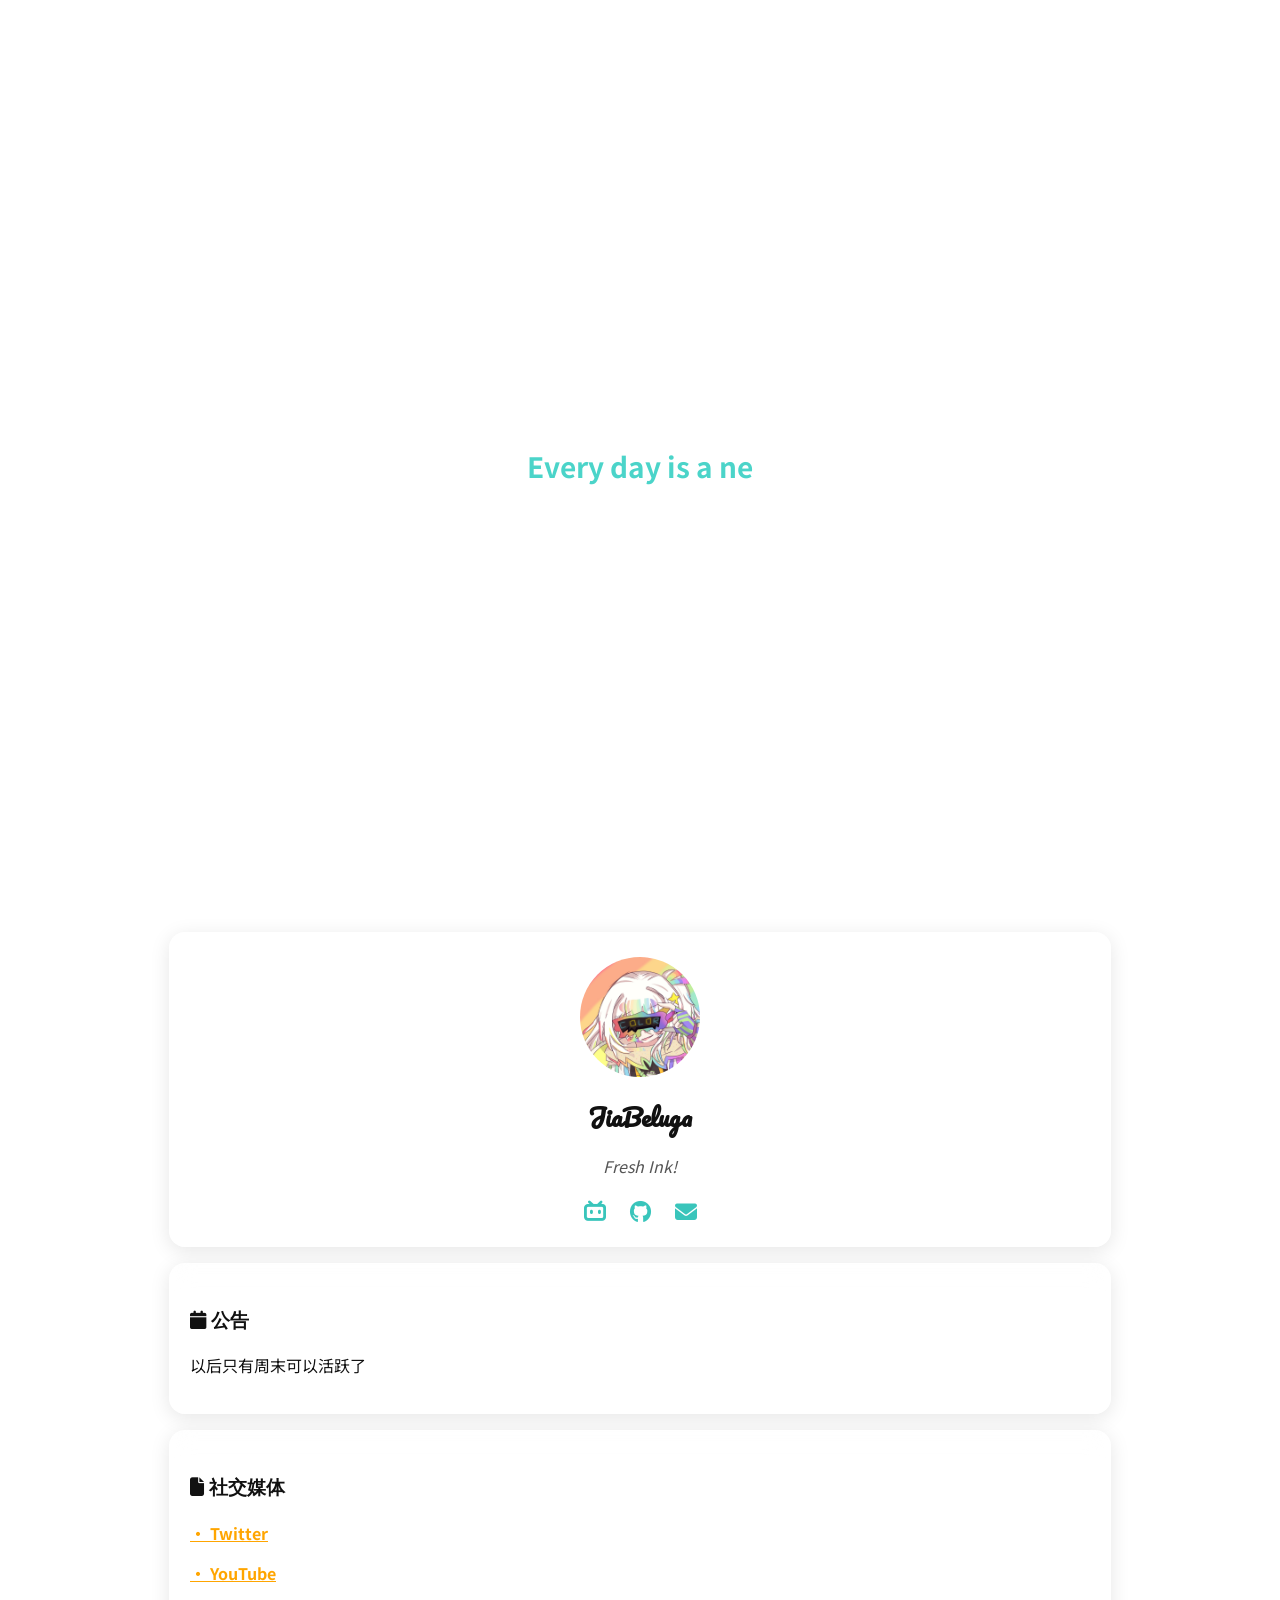
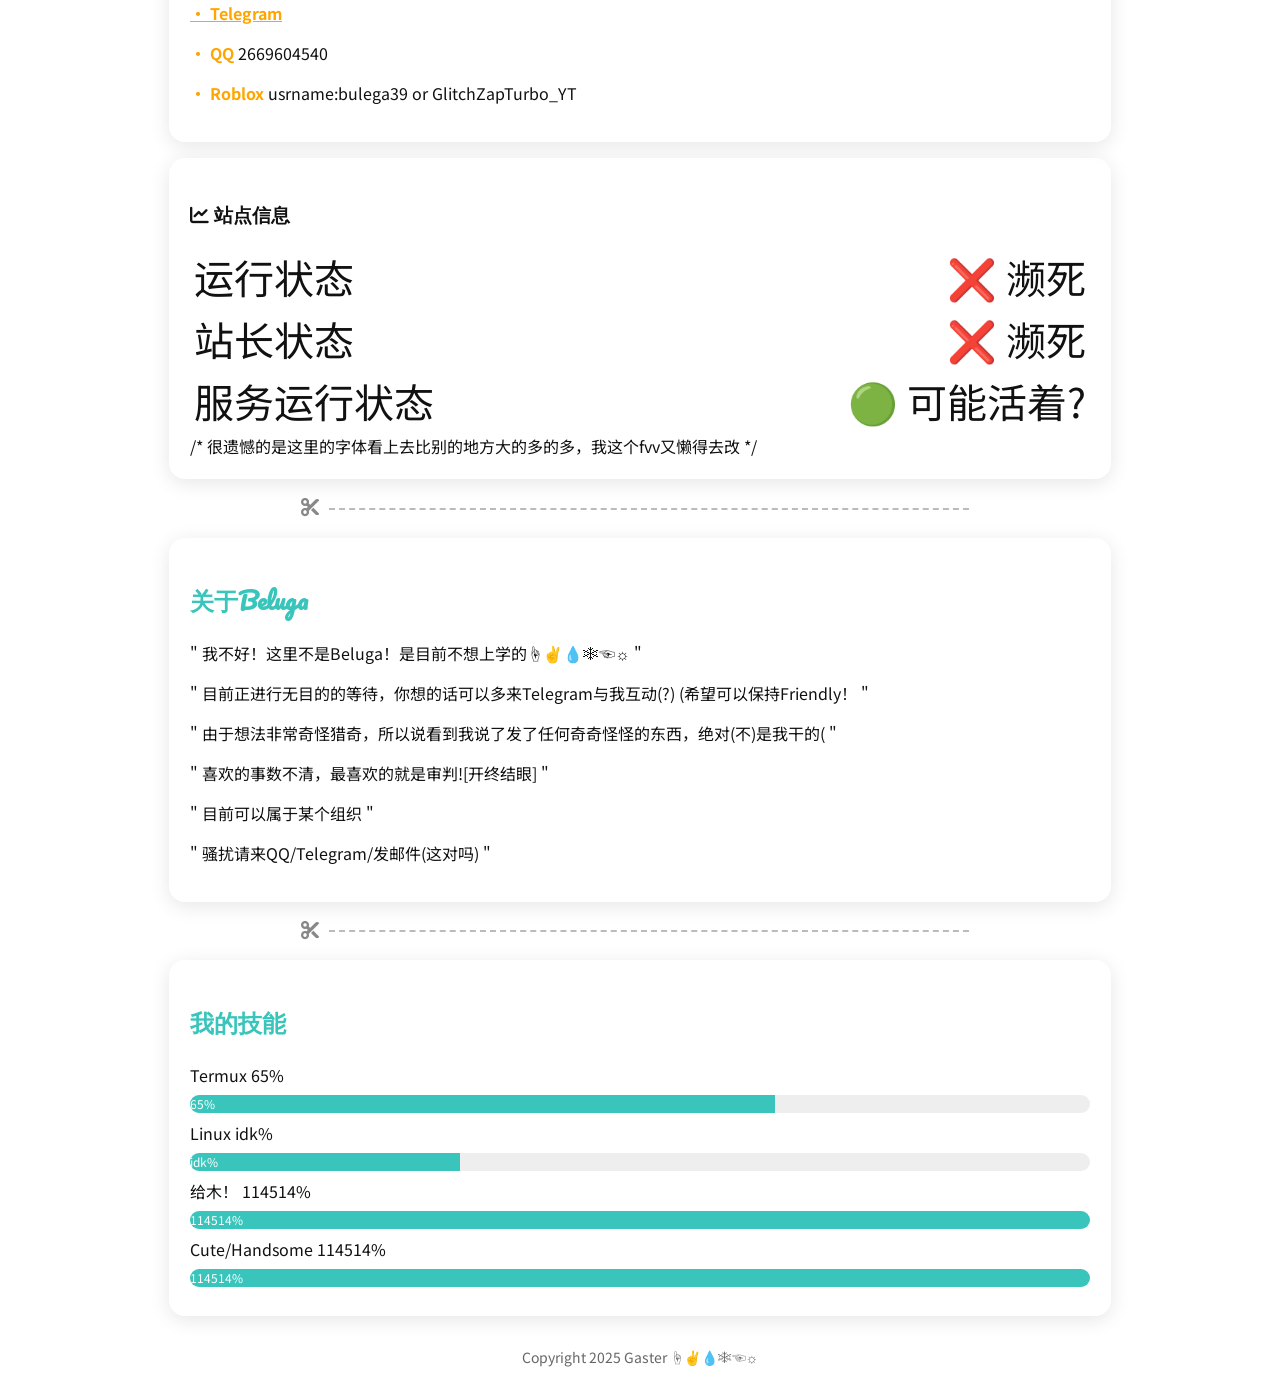
==== Assets/index.html @ e51492f3 "很遗憾的是站点信息部分我懒得去管了" ====
<!DOCTYPE html><html lang="zh-CN"><head>
  <meta charset="UTF-8">
  <title>JiaBeluga's /etc/.profile</title>
  <link rel="stylesheet" href="https://cdnjs.cloudflare.com/ajax/libs/font-awesome/6.4.0/css/all.min.css">
  <link href="https://fonts.googleapis.com/css2?family=Pacifico&family=Noto+Sans+SC&display=swap" rel="stylesheet">
  <style>
    body {
      position: relative;
      min-height: 100vh;
      overflow-x: hidden;
      margin: 0;
      font-family: 'Noto Sans SC', sans-serif;
      background: #fff;
      color: #111;
    }h1,h2,h3,h4 {font-family: 'Pacifico', cursive;}.section { margin: 16px auto; padding: 20px; max-width: 900px;

  background: rgba(255, 255, 255, 0.4); /* 半透明白色 */
  backdrop-filter: blur(12px);          /* 高斯模糊 */
  -webkit-backdrop-filter: blur(12px);  /* Safari 兼容 */

  border: 1px solid rgba(255, 255, 255, 0.3); /* 半透明边框 */
  border-radius: 16px;                          /* 圆角 */
  box-shadow: 0 4px 20px rgba(0,0,0,0.1);
}

.video-header { position: relative; width: 100%; max-width: 900px; aspect-ratio: 1/1; margin: 16px auto; border-radius: 20px; overflow: hidden; } .video-header video { width: 100%; height: 100%; object-fit: cover; } .header-text { position: absolute; top: 50%; left: 50%; transform: translate(-50%, -50%); color: rgb(75, 212, 201); /* 颜色 */ font-size: 28px; font-weight: bold; text-align: center; }

.profile {text-align:center;} .profile img { width: 120px; height:120px; border-radius:50%; border:4px solid #fff; } .profile h2 {margin:10px 0 5px;} .profile p {color:#555; font-style:italic;} .profile .links {margin-top:10px;} .profile .links a { margin: 0 10px; font-size: 22px; color: #39c5bb; text-decoration:none; } .profile .links a:hover {color:#2aa59a;}

.popup { display:none; position:fixed; inset:0; background:rgba(0,0,0,0.5); justify-content:center; align-items:center; } .popup-content { background:#fff; padding:20px; border-radius:16px; max-width:320px; text-align:center; transform:scale(0.9); opacity:0; transition:all .25s; } .popup.show .popup-content {transform:scale(1); opacity:1;} .popup-content button { margin-top:10px; background:#39c5bb; border:none; color:#fff; padding:6px 14px; border-radius:10px; cursor:pointer; } .popup-content button:hover {background:#2aa59a;}

.highlight {color:orange; font-weight:bold;} .progress {background:#eee; border-radius:10px; height:18px; overflow:hidden; margin:8px 0;} .progress-bar {background:#39c5bb; height:100%; color:#fff; font-size:12px; line-height:18px;}

.divider { display: flex; align-items: center; margin: 20px 0; color: #888; padding: 0; justify-content: center; } .divider-side { flex: 1; min-width: 12px; max-width: 8vw; } .divider-line { flex: none; width: 50%; margin: 0 10px; border-bottom: 2px dashed #bbb; height: 0; min-width: 0; } .divider .fa-scissors { font-size: 1.15em; }

footer {text-align:center; padding:15px; color:#666; font-size:14px;}

/* 彩屑 */ .confetti {position:fixed; width:6px; height:10px; border-radius:2px; opacity:.9; pointer-events:none;}

@media (max-width:600px){ .header-text{font-size:18px;} .profile img{width:100px;height:100px;} .section{margin:12px; padding:16px;} }

/* 背景图层 */ #bg { position: fixed; top: 0; left: 0; width: 100%; height: 100%; background: url("wallpaper.jpg") center/cover no-repeat; opacity: 0; transition: opacity 1.5s ease; z-index: -1; }

.status-row { display: flex; justify-content: space-between; align-items: center; margin: 4px 0; padding: 0 4px; } .status-row p { font-size: 40px; /* 放大字体 */ margin: 0; } </style>

</head>
<body>
  <!-- 背景层 -->
  <div id="bg"></div>  <!-- 背景音乐 --><audio id="bg-music" src="test.mp3" loop></audio>  <div class="video-header">
    <video autoplay muted loop playsinline>
      <source src="welcome.mp4" type="video/mp4">
    </video>
    <div class="header-text" id="header-text">每一天都是新的一天</div>
  </div>  <div class="profile section">
    <img src="head_portrait.jpg" alt="头像">
    <h2>JiaBeluga</h2>
    <p>Fresh Ink!</p>
    <div class="links">
      <a href="https://b23.tv/vmMJNKW" target="_blank"><i class="fa-brands fa-bilibili"></i></a>
      <a href="https://github.com/jiabeluga" target="_blank"><i class="fa-brands fa-github"></i></a>
      <a href="#" onclick="showPopup()"><i class="fa-solid fa-envelope"></i></a>
    </div>
  </div>  <div class="section">
    <h3><i class="fa-solid fa-calendar"></i> 公告</h3>
    <p>以后只有周末可以活跃了</p>
  </div>  <div class="section">
    <h3><i class="fa-solid fa-file"></i> 社交媒体</h3>
    <p><a href="https://x.com/Ms_Luo_Mr_huang?s=09" target="_blank" class="highlight">· Twitter</a></p>
    <p><a href="https://youtube.com/@jiabeluga?si=HRL0YUFc82QMnZVC" target="_blank" class="highlight">· YouTube</a></p>
    <p><a href="https://t.me/AllAUAndInksans" target="_blank" class="highlight">· Telegram</a></p>
    <p><span class="highlight">· QQ</span> 2669604540</p>
    <p><span class="highlight">· Roblox</span> usrname:bulega39 or GlitchZapTurbo_YT</p>
  </div>  <div class="section">
    <h3><i class="fa-solid fa-chart-line"></i> 站点信息</h3>
    <div class="status-row"><p>运行状态</p><p>❌ 濒死</p></div>
    <div class="status-row"><p>站长状态</p><p>❌ 濒死</p></div>
    <div class="status-row"><p>服务运行状态</p><p>🟢 可能活着?</p></div>  /* 很遗憾的是这里的字体看上去比别的地方大的多的多，我这个fvv又懒得去改 */
  </div>  <div class="divider">
    <span class="divider-side"></span>
    <i class="fa-solid fa-scissors"></i>
    <span class="divider-line"></span>
    <span class="divider-side"></span>
  </div>  <div class="section">
    <h2 style="color:#39c5bb;">关于Beluga</h2>
    <p>" 我不好！这里不是Beluga！是目前不想上学的☝✌💧❄☜☼ "</p>
    <p>" 目前正进行无目的的等待，你想的话可以多来Telegram与我互动(?) (希望可以保持Friendly！ "</p>
    <p>" 由于想法非常奇怪猎奇，所以说看到我说了发了任何奇奇怪怪的东西，绝对(不)是我干的( "</p>
    <p>" 喜欢的事数不清，最喜欢的就是审判![开终结眼] "</p>
    <p>" 目前可以属于某个组织 "</p>
    <p>" 骚扰请来QQ/Telegram/发邮件(这对吗) "</p>
  </div>  <div class="divider">
    <span class="divider-side"></span>
    <i class="fa-solid fa-scissors"></i>
    <span class="divider-line"></span>
    <span class="divider-side"></span>
  </div>  <div class="section">
    <h2 style="color:#39c5bb;">我的技能</h2>
    <div>Termux 65%<div class="progress"><div class="progress-bar" style="width:65%">65%</div></div></div>
    <div>Linux idk%<div class="progress"><div class="progress-bar" style="width:30%">idk%</div></div></div>
    <div>给木！ 114514%<div class="progress"><div class="progress-bar" style="width:100%">114514%</div></div></div>
    <div>Cute/Handsome 114514%<div class="progress"><div class="progress-bar" style="width:100%">114514%</div></div></div>
  </div>  <footer>
    Copyright 2025 Gaster ☝✌💧❄☜☼
  </footer>  <div class="popup" id="popup">
    <div class="popup-content">
      <p>jiabeluga@outlook.com<br>belugajia6@gmail.com</p>
      <button onclick="hidePopup()">确认</button>
    </div>
  </div>  <script>
    const headerText = document.getElementById("header-text");
    const phrases = ["每一天都是新的一天", "Every day is a new day"];
    let idx=0, ci=0, del=false;
    function typeLoop(){
      const cur = phrases[idx];
      if(!del){
        headerText.textContent = cur.slice(0,ci+1);
        ci++;
        if(ci===cur.length){del=true;setTimeout(typeLoop,1200);return;}
      }else{
        headerText.textContent = cur.slice(0,ci-1);
        ci--;
        if(ci===0){del=false;idx=(idx+1)%phrases.length;}
      }
      setTimeout(typeLoop, del?80:120);
    }
    typeLoop();// 邮箱弹窗
function showPopup(){document.getElementById("popup").classList.add("show");document.getElementById("popup").style.display="flex";}
function hidePopup(){document.getElementById("popup").classList.remove("show");setTimeout(()=>{document.getElementById("popup").style.display="none";},250);}

// 点击彩屑
document.addEventListener("click", e=>{
  for(let i=0;i<10;i++){
    let piece=document.createElement("div");
    piece.className="confetti";
    piece.style.left=e.clientX+"px";
    piece.style.top=e.clientY+"px";
    piece.style.backgroundColor=`hsl(${Math.random()*360},100%,50%)`;
    document.body.appendChild(piece);
    const x=(Math.random()-0.5)*200; const y=(Math.random()-0.5)*200;
    piece.animate([
      {transform:"translate(0,0)",opacity:1},
      {transform:`translate(${x}px,${y}px)`,opacity:0}
    ],{duration:800+Math.random()*400,easing:"cubic-bezier(.17,.67,.83,.67)"});
    setTimeout(()=>piece.remove(),1500);
  }
});

// 标题变化
const originTitle = "JiaBeluga's /etc/.profile";
const awayTitle = "╭(°A°`)╮ 你要去哪里？";
const backTitle = "(ฅ>ω<*ฅ) 诶嘿嘿，你回来啦！";
document.addEventListener("visibilitychange",()=>{
  if(document.hidden){document.title=awayTitle;} else {document.title=backTitle; setTimeout(()=>{document.title=originTitle;},2000);}
});

// 背景渐入
window.addEventListener("load", ()=>{
  setTimeout(()=>{
    document.getElementById("bg").style.opacity = "1";
  }, 250);
});

// 背景音乐
const music = document.getElementById("bg-music");
music.volume = 0.45;
music.play().catch(()=>{
  document.addEventListener("click", ()=>{ music.play(); }, {once:true});
});

</script></body>

</html>
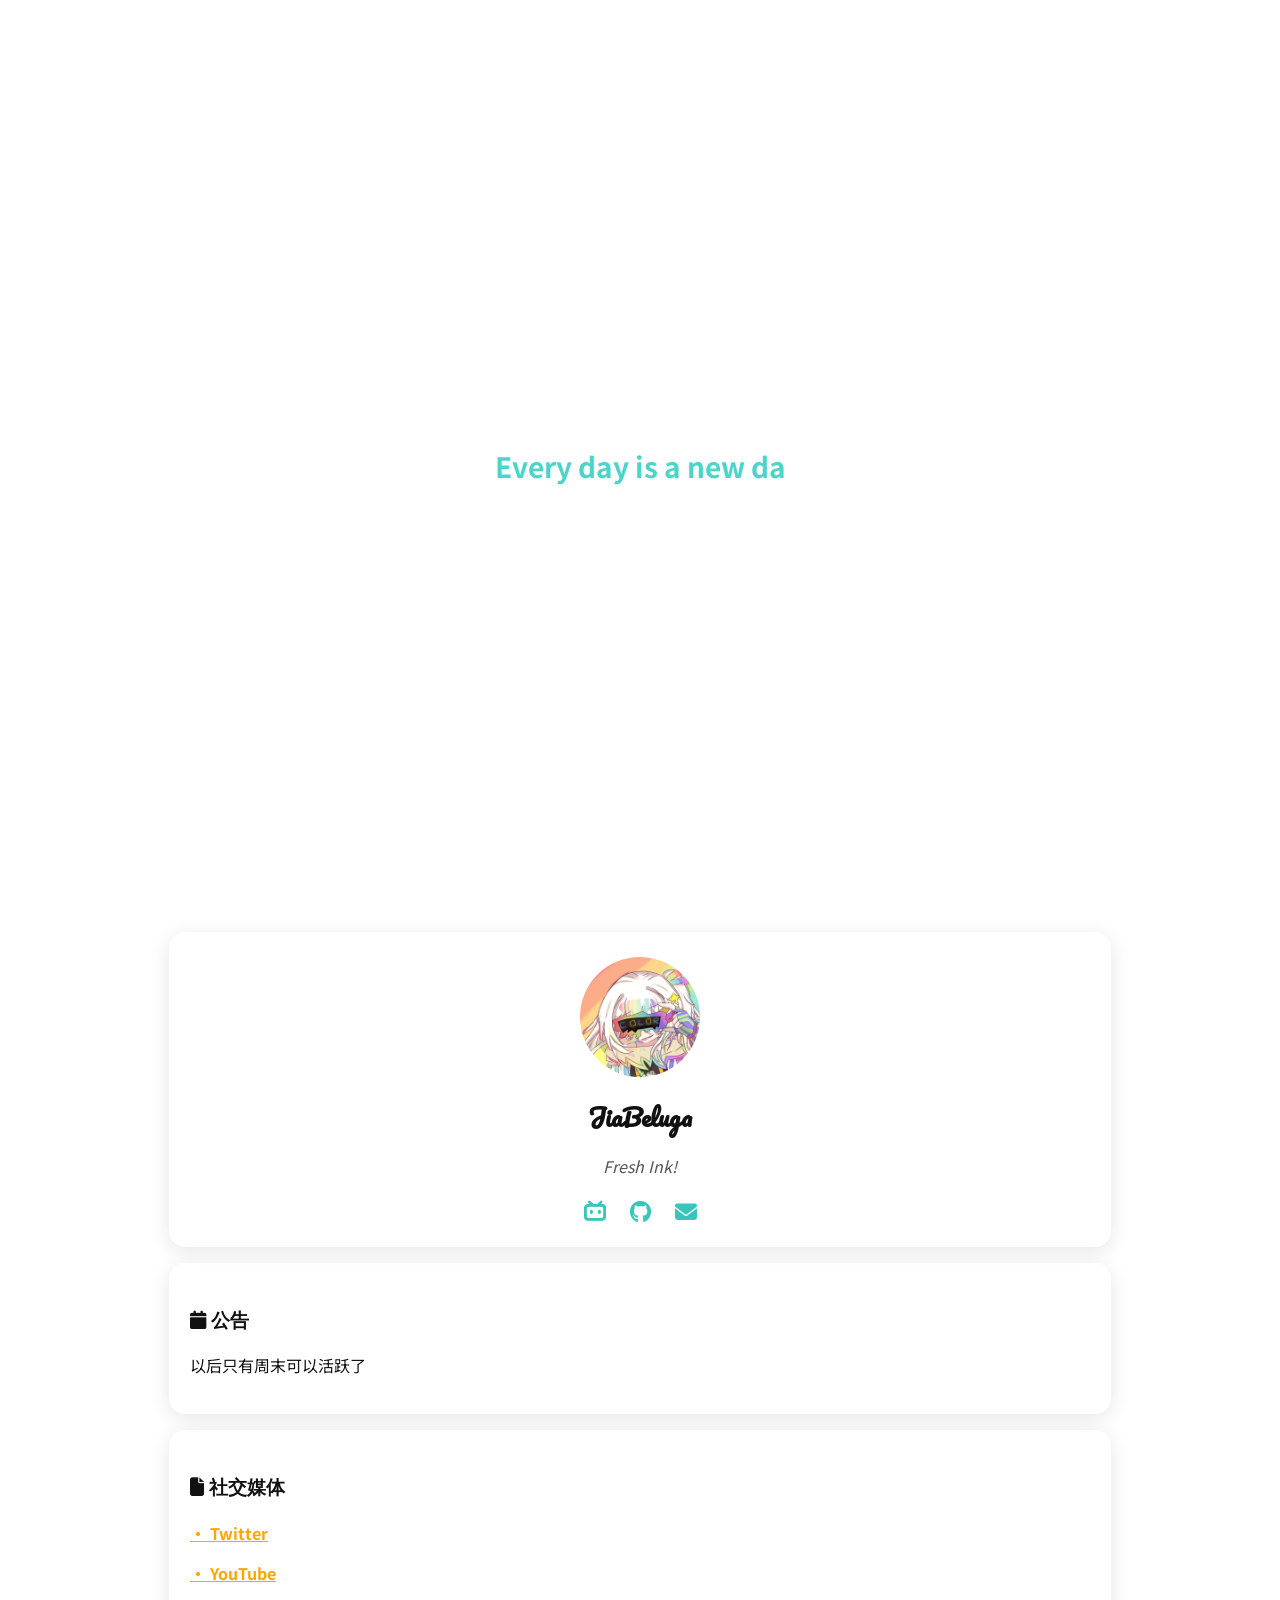
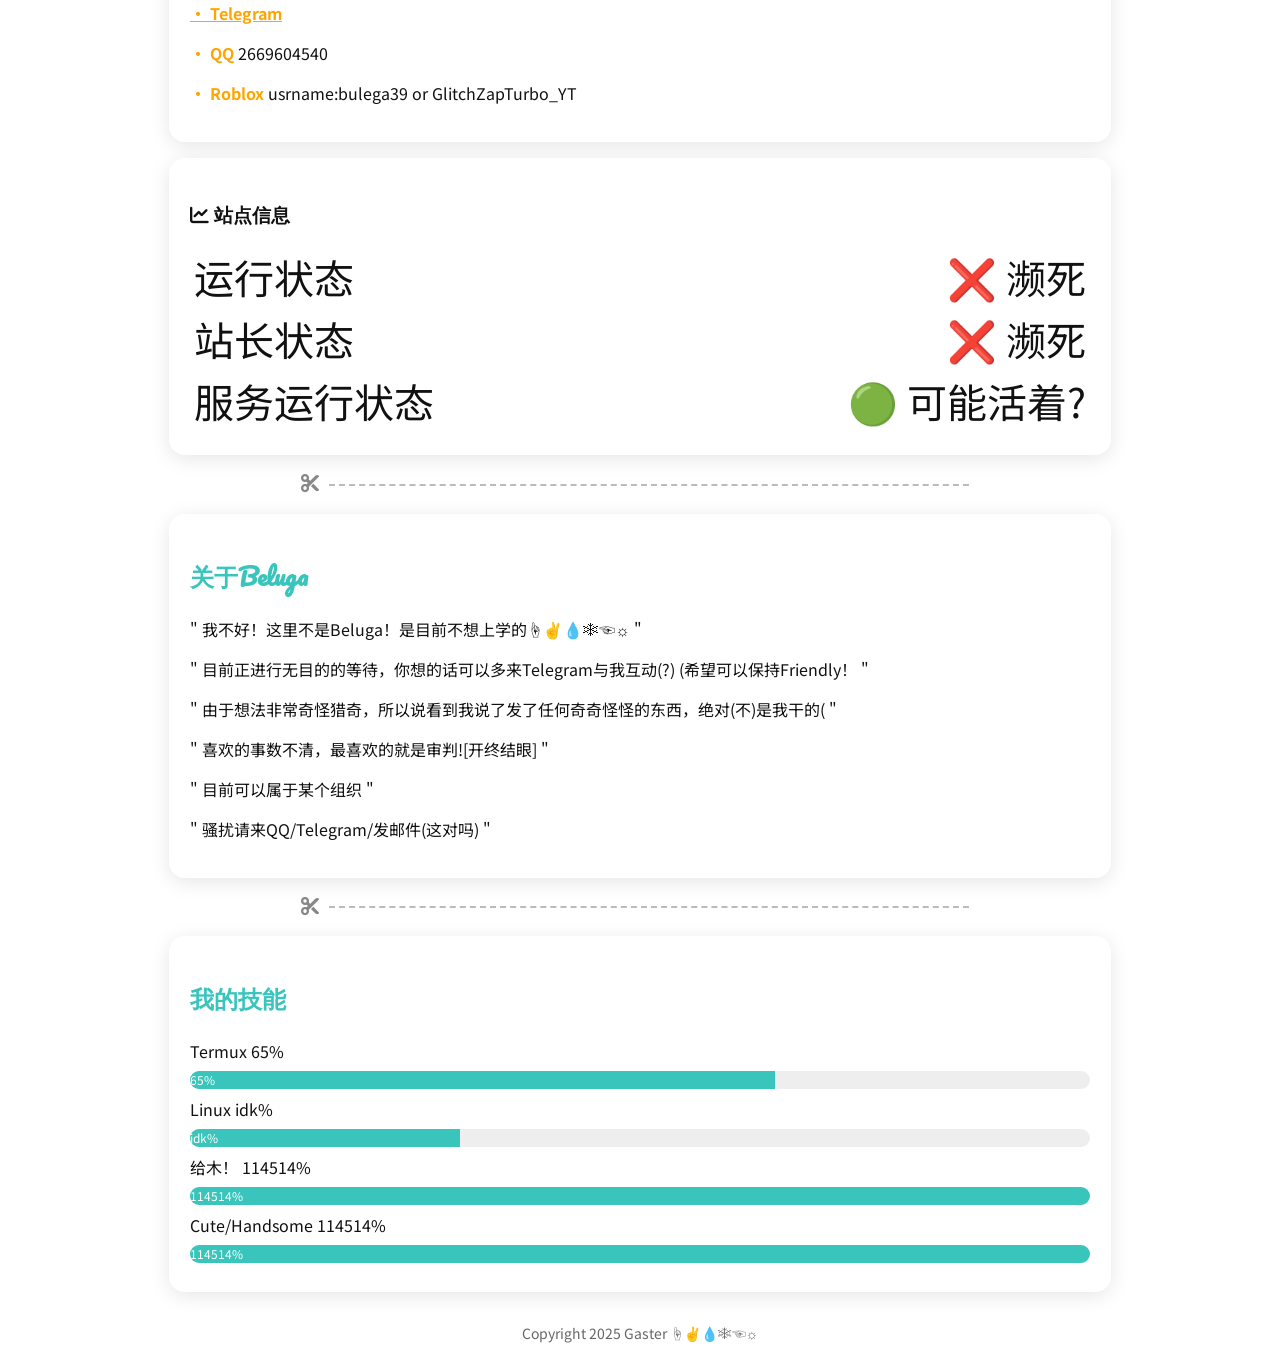
==== commit dd9167c1: "有些地方我没管 实在是没那个精力 :(" ====
--- a/Assets/index.html
+++ b/Assets/index.html
@@ -74,7 +74,7 @@
     <h3><i class="fa-solid fa-chart-line"></i> 站点信息</h3>
     <div class="status-row"><p>运行状态</p><p>❌ 濒死</p></div>
     <div class="status-row"><p>站长状态</p><p>❌ 濒死</p></div>
-    <div class="status-row"><p>服务运行状态</p><p>🟢 可能活着?</p></div>  /* 很遗憾的是这里的字体看上去比别的地方大的多的多，我这个fvv又懒得去改 */
+    <div class="status-row"><p>服务运行状态</p><p>🟢 可能活着?</p></div>   <!-- 很遗憾的是这里的字体看上去比别的地方大的多的多，我这个fvv又懒得去改 -->
   </div>  <div class="divider">
     <span class="divider-side"></span>
     <i class="fa-solid fa-scissors"></i>
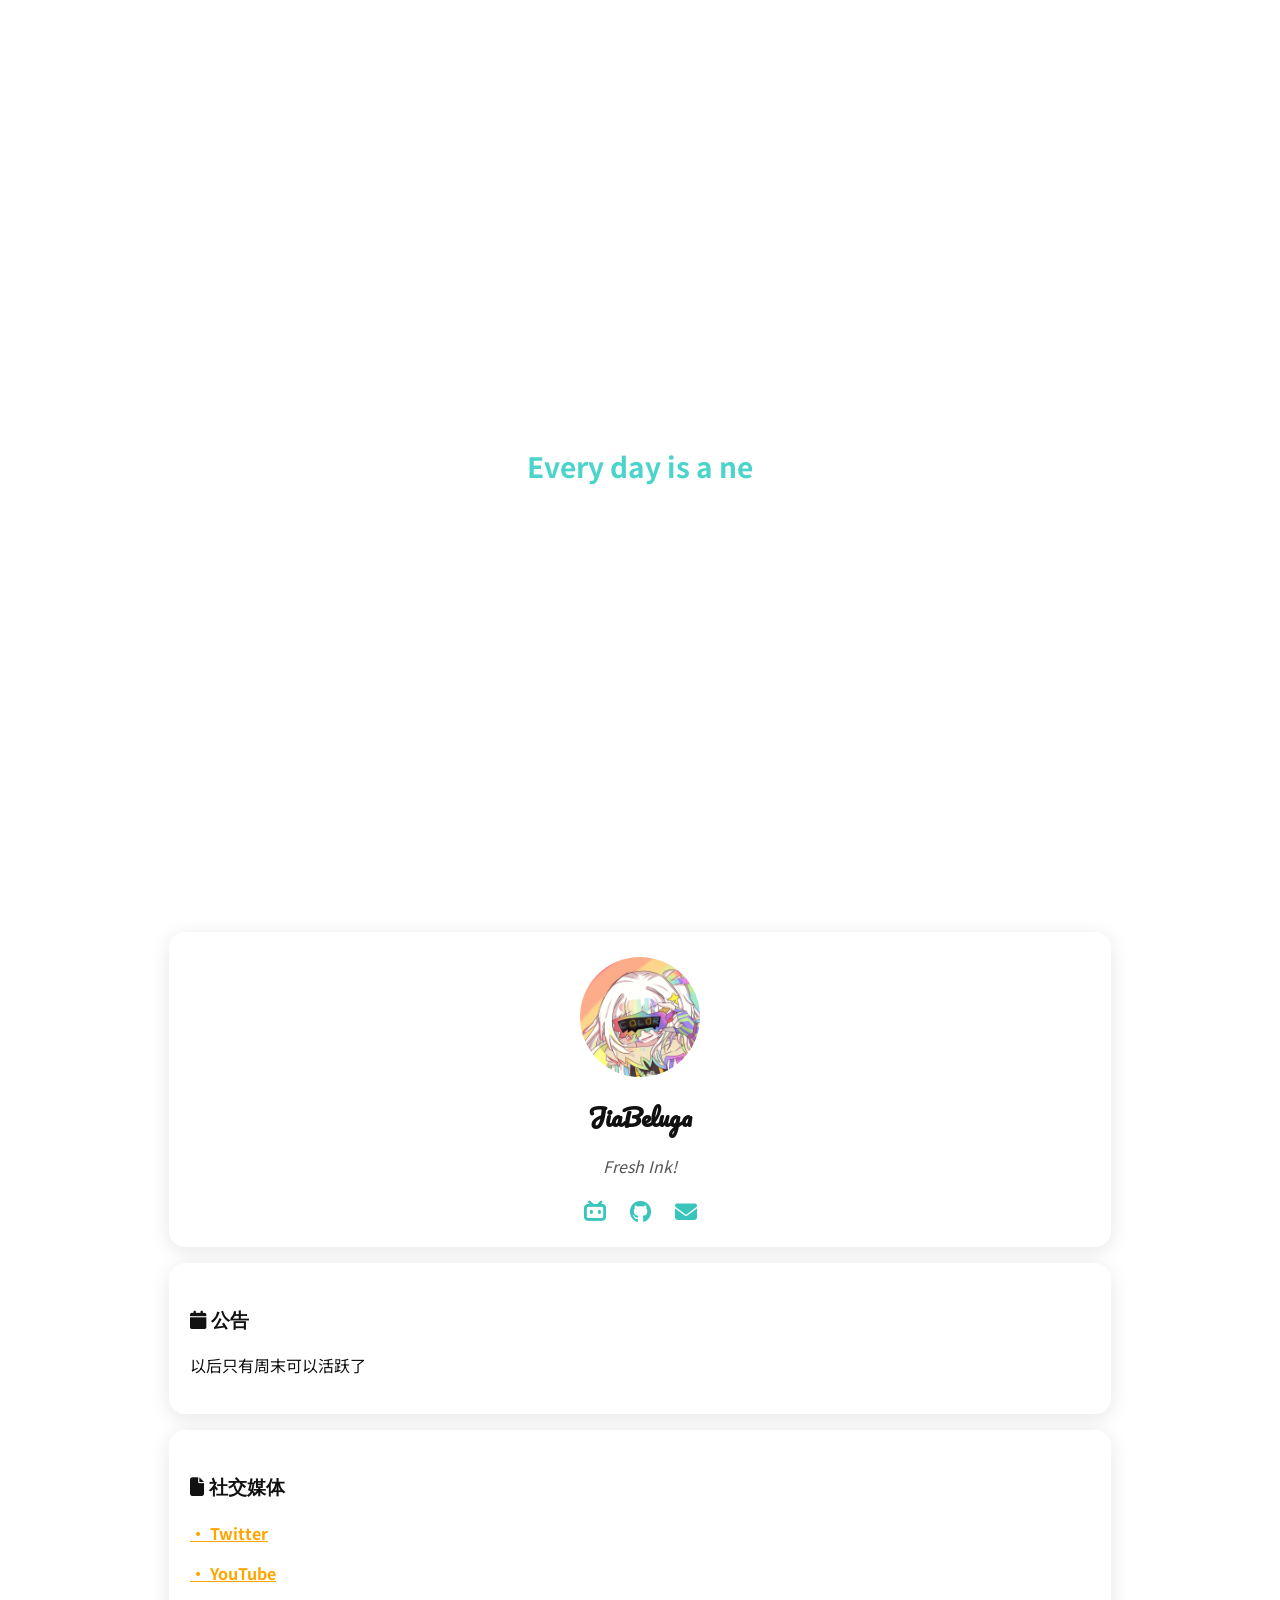
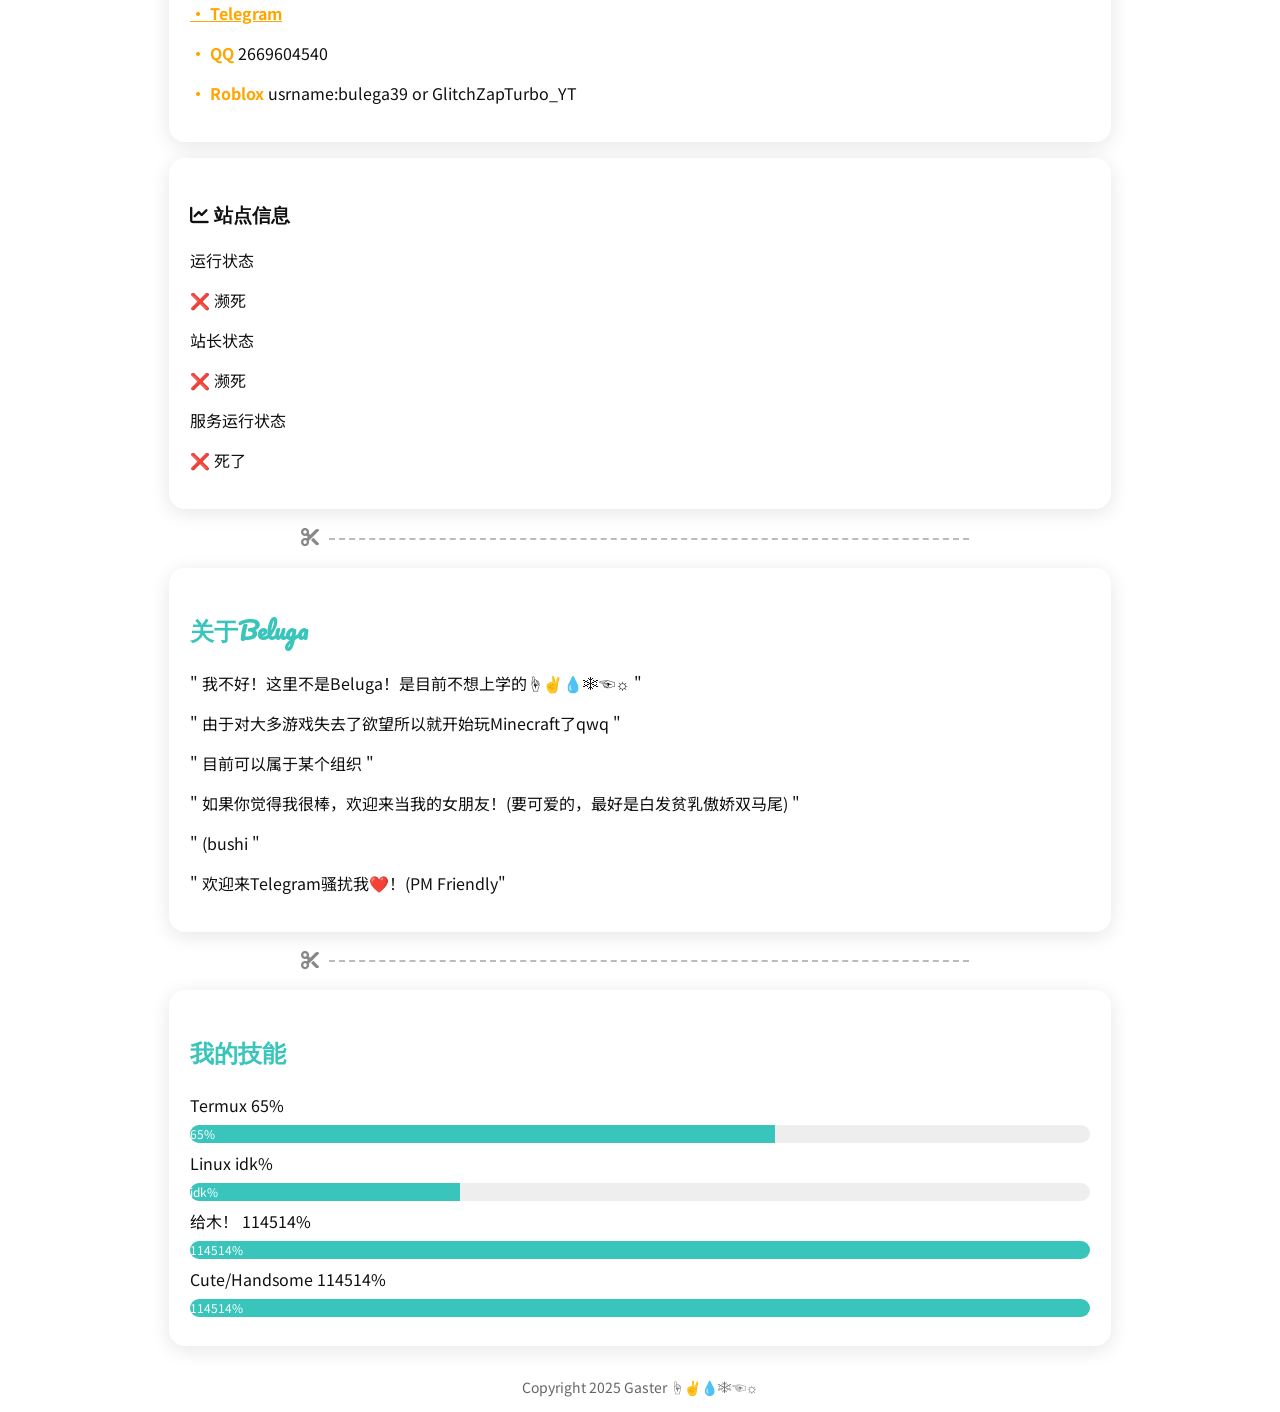
==== commit 0e49b66c: "test" ====
--- a/Assets/index.html
+++ b/Assets/index.html
@@ -72,9 +72,9 @@
     <p><span class="highlight">· Roblox</span> usrname:bulega39 or GlitchZapTurbo_YT</p>
   </div>  <div class="section">
     <h3><i class="fa-solid fa-chart-line"></i> 站点信息</h3>
-    <div class="status-row"><p>运行状态</p><p>❌ 濒死</p></div>
-    <div class="status-row"><p>站长状态</p><p>❌ 濒死</p></div>
-    <div class="status-row"><p>服务运行状态</p><p>🟢 可能活着?</p></div>   <!-- 很遗憾的是这里的字体看上去比别的地方大的多的多，我这个fvv又懒得去改 -->
+    <p>运行状态</p><p>❌ 濒死</p>
+    <p>站长状态</p><p>❌ 濒死</p>
+    <p>服务运行状态</p><p>❌ 死了</p>
   </div>  <div class="divider">
     <span class="divider-side"></span>
     <i class="fa-solid fa-scissors"></i>
@@ -83,11 +83,11 @@
   </div>  <div class="section">
     <h2 style="color:#39c5bb;">关于Beluga</h2>
     <p>" 我不好！这里不是Beluga！是目前不想上学的☝✌💧❄☜☼ "</p>
-    <p>" 目前正进行无目的的等待，你想的话可以多来Telegram与我互动(?) (希望可以保持Friendly！ "</p>
-    <p>" 由于想法非常奇怪猎奇，所以说看到我说了发了任何奇奇怪怪的东西，绝对(不)是我干的( "</p>
-    <p>" 喜欢的事数不清，最喜欢的就是审判![开终结眼] "</p>
+    <p>" 由于对大多游戏失去了欲望所以就开始玩Minecraft了qwq "</p>
     <p>" 目前可以属于某个组织 "</p>
-    <p>" 骚扰请来QQ/Telegram/发邮件(这对吗) "</p>
+    <p>" 如果你觉得我很棒，欢迎来当我的女朋友！(要可爱的，最好是白发贫乳傲娇双马尾) "<p/>
+    <p>" (bushi "<p/>
+    <p>" 欢迎来Telegram骚扰我❤️！(PM Friendly"</p>
   </div>  <div class="divider">
     <span class="divider-side"></span>
     <i class="fa-solid fa-scissors"></i>
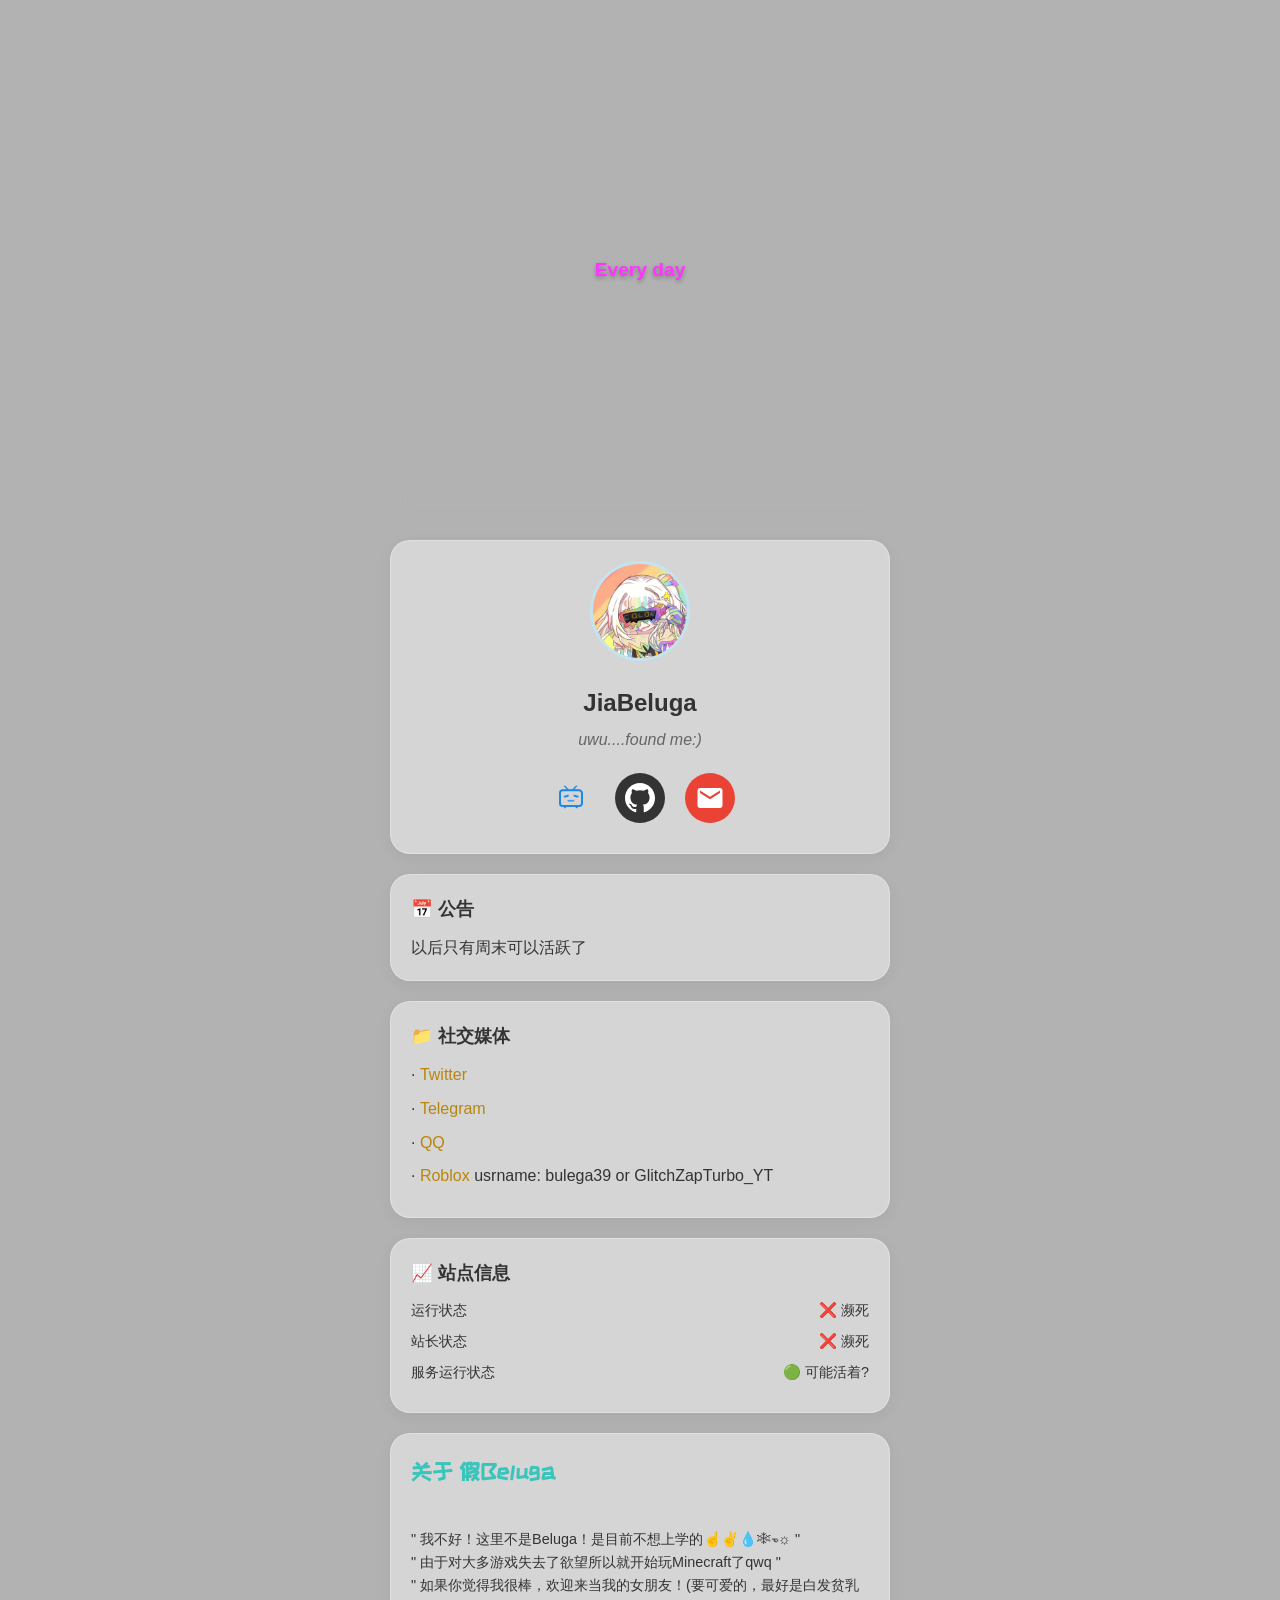
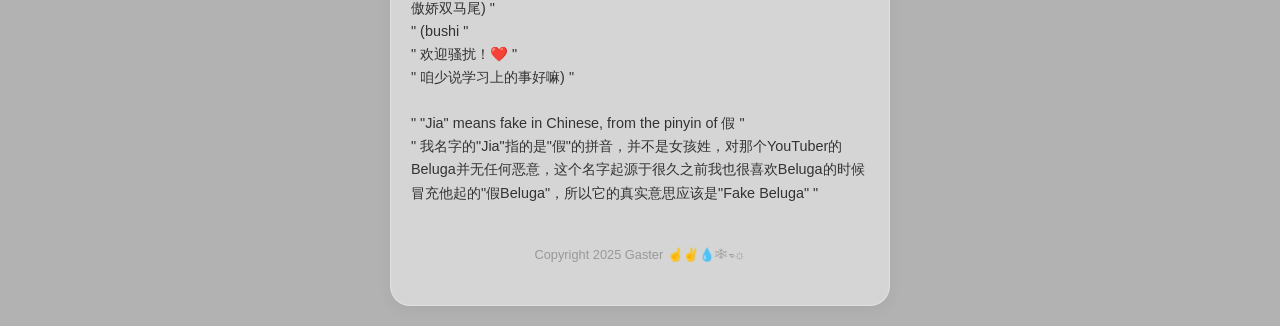
==== commit a149e50a: "Restructure: redirect index.html, mobile Assets/index.html, PC Assets/index_pc.html with mirror east" ====
--- a/Assets/index.html
+++ b/Assets/index.html
@@ -1,172 +1,569 @@
-<!DOCTYPE html><html lang="zh-CN"><head>
-  <meta charset="UTF-8">
-  <title>JiaBeluga's /etc/.profile</title>
-  <link rel="stylesheet" href="https://cdnjs.cloudflare.com/ajax/libs/font-awesome/6.4.0/css/all.min.css">
-  <link href="https://fonts.googleapis.com/css2?family=Pacifico&family=Noto+Sans+SC&display=swap" rel="stylesheet">
-  <style>
-    body {
-      position: relative;
-      min-height: 100vh;
-      overflow-x: hidden;
-      margin: 0;
-      font-family: 'Noto Sans SC', sans-serif;
-      background: #fff;
-      color: #111;
-    }h1,h2,h3,h4 {font-family: 'Pacifico', cursive;}.section { margin: 16px auto; padding: 20px; max-width: 900px;
-
-  background: rgba(255, 255, 255, 0.4); /* 半透明白色 */
-  backdrop-filter: blur(12px);          /* 高斯模糊 */
-  -webkit-backdrop-filter: blur(12px);  /* Safari 兼容 */
-
-  border: 1px solid rgba(255, 255, 255, 0.3); /* 半透明边框 */
-  border-radius: 16px;                          /* 圆角 */
-  box-shadow: 0 4px 20px rgba(0,0,0,0.1);
-}
-
-.video-header { position: relative; width: 100%; max-width: 900px; aspect-ratio: 1/1; margin: 16px auto; border-radius: 20px; overflow: hidden; } .video-header video { width: 100%; height: 100%; object-fit: cover; } .header-text { position: absolute; top: 50%; left: 50%; transform: translate(-50%, -50%); color: rgb(75, 212, 201); /* 颜色 */ font-size: 28px; font-weight: bold; text-align: center; }
-
-.profile {text-align:center;} .profile img { width: 120px; height:120px; border-radius:50%; border:4px solid #fff; } .profile h2 {margin:10px 0 5px;} .profile p {color:#555; font-style:italic;} .profile .links {margin-top:10px;} .profile .links a { margin: 0 10px; font-size: 22px; color: #39c5bb; text-decoration:none; } .profile .links a:hover {color:#2aa59a;}
-
-.popup { display:none; position:fixed; inset:0; background:rgba(0,0,0,0.5); justify-content:center; align-items:center; } .popup-content { background:#fff; padding:20px; border-radius:16px; max-width:320px; text-align:center; transform:scale(0.9); opacity:0; transition:all .25s; } .popup.show .popup-content {transform:scale(1); opacity:1;} .popup-content button { margin-top:10px; background:#39c5bb; border:none; color:#fff; padding:6px 14px; border-radius:10px; cursor:pointer; } .popup-content button:hover {background:#2aa59a;}
-
-.highlight {color:orange; font-weight:bold;} .progress {background:#eee; border-radius:10px; height:18px; overflow:hidden; margin:8px 0;} .progress-bar {background:#39c5bb; height:100%; color:#fff; font-size:12px; line-height:18px;}
-
-.divider { display: flex; align-items: center; margin: 20px 0; color: #888; padding: 0; justify-content: center; } .divider-side { flex: 1; min-width: 12px; max-width: 8vw; } .divider-line { flex: none; width: 50%; margin: 0 10px; border-bottom: 2px dashed #bbb; height: 0; min-width: 0; } .divider .fa-scissors { font-size: 1.15em; }
-
-footer {text-align:center; padding:15px; color:#666; font-size:14px;}
-
-/* 彩屑 */ .confetti {position:fixed; width:6px; height:10px; border-radius:2px; opacity:.9; pointer-events:none;}
-
-@media (max-width:600px){ .header-text{font-size:18px;} .profile img{width:100px;height:100px;} .section{margin:12px; padding:16px;} }
-
-/* 背景图层 */ #bg { position: fixed; top: 0; left: 0; width: 100%; height: 100%; background: url("wallpaper.jpg") center/cover no-repeat; opacity: 0; transition: opacity 1.5s ease; z-index: -1; }
-
-.status-row { display: flex; justify-content: space-between; align-items: center; margin: 4px 0; padding: 0 4px; } .status-row p { font-size: 40px; /* 放大字体 */ margin: 0; } </style>
-
+<!DOCTYPE html>
+<html lang="zh-CN">
+<head>
+    <meta charset="UTF-8">
+    <meta name="viewport" content="width=device-width, initial-scale=1.0">
+    <title>JiaBeluga's /etc/.profile</title>
+    <style>
+        @import url('https://fonts.googleapis.com/css2?family=ZCOOL+KuaiLe&display=swap');
+
+        @font-face {
+            font-family: 'CustomFont';
+            src: url('./a.ttf') format('truetype');
+        }
+
+        :root {
+            --primary-color: #C5E3EE;
+            --miku-color: #39c5bb;
+            --text-color: #333;
+            --bg-color: #fff;
+            --card-bg: rgba(255, 255, 255, 0.45);
+            --card-shadow: 0 4px 15px rgba(0, 0, 0, 0.05);
+            --card-border: 1px solid rgba(255, 255, 255, 0.3);
+            --radius: 20px;
+        }
+
+        * {
+            margin: 0;
+            padding: 0;
+            box-sizing: border-box;
+        }
+
+        body {
+            font-family: 'CustomFont', -apple-system, BlinkMacSystemFont, 'Segoe UI', Roboto, 'Helvetica Neue', Arial, sans-serif;
+            background: linear-gradient(rgba(0, 0, 0, 0.3), rgba(0, 0, 0, 0.3)), url('./wallpaper.jpg') center/cover fixed;
+            color: var(--text-color);
+            line-height: 1.6;
+            padding: 20px;
+            display: flex;
+            flex-direction: column;
+            align-items: center;
+            min-height: 100vh;
+        }
+
+        .handwritten {
+            font-family: 'ZCOOL KuaiLe', cursive;
+        }
+
+        .container {
+            width: 100%;
+            max-width: 500px;
+            display: flex;
+            flex-direction: column;
+            gap: 20px;
+        }
+
+        .card {
+            background: var(--card-bg);
+            border-radius: var(--radius);
+            border: var(--card-border);
+            box-shadow: var(--card-shadow);
+            padding: 20px;
+            width: 100%;
+            transition: transform 0.2s;
+            backdrop-filter: blur(10px);
+        }
+
+        /* 顶部视频卡片 - 无外框 */
+        .video-card {
+            padding: 0;
+            overflow: hidden;
+            aspect-ratio: 1 / 1;
+            position: relative;
+            display: flex;
+            align-items: center;
+            justify-content: center;
+            background: none;
+            border: none;
+            box-shadow: none;
+            border-radius: var(--radius);
+        }
+
+        .video-card video {
+            width: 100%;
+            height: 100%;
+            object-fit: cover;
+            border-radius: var(--radius);
+        }
+
+        .typewriter-container {
+            position: absolute;
+            z-index: 2;
+            text-align: center;
+            width: 90%;
+            pointer-events: none;
+        }
+
+        #typewriter {
+            color: #FF34FF;
+            font-weight: bold;
+            font-size: 1.2rem;
+            text-shadow: 0 2px 4px rgba(0,0,0,0.3);
+            min-height: 1.5em;
+        }
+
+        /* 个人信息卡片 */
+        .profile-card {
+            text-align: center;
+        }
+
+        .avatar {
+            width: 100px;
+            height: 100px;
+            border-radius: 50%;
+            margin: 0 auto 15px;
+            border: 3px solid var(--primary-color);
+            object-fit: cover;
+        }
+
+        .name {
+            font-size: 1.5rem;
+            font-weight: bold;
+            margin-bottom: 5px;
+        }
+
+        .signature {
+            font-style: italic;
+            color: #666;
+            margin-bottom: 20px;
+        }
+
+        /* 圆形图标按钮组 */
+        .btn-group {
+            display: flex;
+            justify-content: center;
+            gap: 20px;
+            margin-bottom: 10px;
+        }
+
+        .icon-btn {
+            width: 50px;
+            height: 50px;
+            border-radius: 50%;
+            display: flex;
+            align-items: center;
+            justify-content: center;
+            text-decoration: none;
+            color: white;
+            font-size: 24px;
+            transition: all 0.3s;
+            cursor: pointer;
+            border: none;
+            background-size: contain;
+            background-repeat: no-repeat;
+            background-position: center;
+        }
+
+        .icon-btn:hover {
+            transform: scale(1.1);
+        }
+
+        .bilibili-btn {
+            background-color: #FF6699;
+        }
+
+        .github-btn {
+            background-color: #333;
+        }
+
+        .email-btn {
+            background-color: #EA4335;
+        }
+
+        /* 公告、社交、站点信息 */
+        .section-title {
+            display: flex;
+            align-items: center;
+            gap: 8px;
+            font-weight: bold;
+            margin-bottom: 12px;
+            font-size: 1.1rem;
+        }
+
+        .social-list {
+            list-style: none;
+        }
+
+        .social-list li {
+            margin-bottom: 8px;
+        }
+
+        .social-list a {
+            text-decoration: none;
+            color: #b8860b;
+            font-weight: 500;
+        }
+
+        .status-item {
+            display: flex;
+            justify-content: space-between;
+            margin-bottom: 8px;
+            font-size: 0.9rem;
+        }
+
+        /* 关于 & 技能 */
+        .miku-title {
+            color: var(--miku-color);
+            font-size: 1.4rem;
+            margin-bottom: 15px;
+        }
+
+        .about-text {
+            font-size: 0.9rem;
+            margin-bottom: 20px;
+            white-space: pre-line;
+        }
+
+        .divider {
+            display: flex;
+            align-items: center;
+            justify-content: center;
+            margin: 20px 0;
+            color: #ccc;
+        }
+
+        .skill-item {
+            margin-bottom: 15px;
+        }
+
+        .skill-label {
+            display: flex;
+            justify-content: space-between;
+            margin-bottom: 5px;
+            font-size: 0.85rem;
+        }
+
+        .progress-bar {
+            height: 8px;
+            background: rgba(0, 0, 0, 0.1);
+            border-radius: 4px;
+            overflow: hidden;
+        }
+
+        .progress-fill {
+            height: 100%;
+            background: var(--miku-color);
+            border-radius: 4px;
+        }
+
+        /* 页脚 */
+        .footer {
+            text-align: center;
+            font-size: 0.8rem;
+            color: #999;
+            padding: 20px 0;
+        }
+
+        /* 弹窗样式 */
+        .modal-overlay {
+            position: fixed;
+            top: 0;
+            left: 0;
+            right: 0;
+            bottom: 0;
+            background: rgba(0,0,0,0.5);
+            display: none;
+            align-items: center;
+            justify-content: center;
+            z-index: 1000;
+            backdrop-filter: blur(5px);
+        }
+
+        .modal {
+            background: rgba(255, 255, 255, 0.95);
+            padding: 30px;
+            border-radius: var(--radius);
+            width: 90%;
+            max-width: 400px;
+            text-align: center;
+            transform: scale(0.7);
+            transition: transform 0.3s cubic-bezier(0.34, 1.56, 0.64, 1);
+            backdrop-filter: blur(10px);
+        }
+
+        .modal.active {
+            transform: scale(1);
+        }
+
+        .modal h3 {
+            margin-bottom: 15px;
+        }
+
+        .email-item {
+            background: #f0f7f9;
+            padding: 10px;
+            border-radius: 8px;
+            margin-bottom: 10px;
+            font-family: monospace;
+            word-break: break-all;
+        }
+
+        .modal-btn {
+            margin-top: 20px;
+            width: 100%;
+            padding: 12px;
+            background: var(--primary-color);
+            border: none;
+            border-radius: 10px;
+            cursor: pointer;
+            font-weight: bold;
+        }
+
+        /* 彩屑效果 */
+        .confetti {
+            position: fixed;
+            width: 8px;
+            height: 8px;
+            pointer-events: none;
+            z-index: 9999;
+        }
+
+        @media (max-width: 480px) {
+            .container {
+                gap: 15px;
+            }
+            .card {
+                padding: 15px;
+            }
+            .btn-group {
+                gap: 15px;
+            }
+            .icon-btn {
+                width: 45px;
+                height: 45px;
+                font-size: 20px;
+            }
+        }
+    </style>
 </head>
 <body>
-  <!-- 背景层 -->
-  <div id="bg"></div>  <!-- 背景音乐 --><audio id="bg-music" src="test.mp3" loop></audio>  <div class="video-header">
-    <video autoplay muted loop playsinline>
-      <source src="welcome.mp4" type="video/mp4">
-    </video>
-    <div class="header-text" id="header-text">每一天都是新的一天</div>
-  </div>  <div class="profile section">
-    <img src="head_portrait.jpg" alt="头像">
-    <h2>JiaBeluga</h2>
-    <p>Fresh Ink!</p>
-    <div class="links">
-      <a href="https://b23.tv/vmMJNKW" target="_blank"><i class="fa-brands fa-bilibili"></i></a>
-      <a href="https://github.com/jiabeluga" target="_blank"><i class="fa-brands fa-github"></i></a>
-      <a href="#" onclick="showPopup()"><i class="fa-solid fa-envelope"></i></a>
+
+    <!-- 背景音乐 -->
+    <audio id="bgMusic" loop style="display: none;">
+        <source src="./test.mp3" type="audio/mpeg">
+    </audio>
+
+    <div class="container">
+        <!-- 顶部视频 -->
+        <div class="card video-card">
+            <video src="./welcome.mp4" autoplay loop muted playsinline></video>
+            <div class="typewriter-container">
+                <div id="typewriter"></div>
+            </div>
+        </div>
+
+        <!-- 个人资料 -->
+        <div class="card profile-card">
+            <img src="./head_portrait.jpg" alt="Avatar" class="avatar">
+            <div class="name">JiaBeluga</div>
+            <div class="signature">uwu....found me:)</div>
+            <div class="btn-group">
+                <a href="https://b23.tv/vmMJNKW" class="icon-btn bilibili-btn external-link" target="_blank" title="Bilibili" style="background-image: url('./Bilibili.png'); background-size: 65%; background-color: transparent;"></a>
+                <a href="https://github.com/jiabeluga" class="icon-btn github-btn external-link" target="_blank" title="GitHub">
+                    <svg viewBox="0 0 24 24" fill="currentColor" style="width: 30px; height: 30px;">
+                        <path d="M12 0c-6.626 0-12 5.373-12 12 0 5.302 3.438 9.8 8.207 11.387.599.111.793-.261.793-.577v-2.234c-3.338.726-4.033-1.416-4.033-1.416-.546-1.387-1.333-1.756-1.333-1.756-1.089-.745.083-.729.083-.729 1.205.084 1.839 1.237 1.839 1.237 1.07 1.834 2.807 1.304 3.492.997.107-.775.418-1.305.762-1.604-2.665-.305-5.467-1.334-5.467-5.931 0-1.311.469-2.381 1.236-3.221-.124-.303-.535-1.524.117-3.176 0 0 1.008-.322 3.301 1.23.957-.266 1.983-.399 3.003-.404 1.02.005 2.047.138 3.006.404 2.291-1.552 3.297-1.23 3.297-1.23.653 1.653.242 2.874.118 3.176.77.84 1.235 1.911 1.235 3.221 0 4.609-2.807 5.624-5.479 5.921.43.372.823 1.102.823 2.222v 3.293c0 .319.192.694.801.576 4.765-1.589 8.199-6.086 8.199-11.386 0-6.627-5.373-12-12-12z"/>
+                    </svg>
+                </a>
+                <button class="icon-btn email-btn" onclick="showEmail()" title="联系邮箱">
+                    <svg viewBox="0 0 24 24" fill="currentColor" style="width: 30px; height: 30px;">
+                        <path d="M20 4H4c-1.1 0-1.99.9-1.99 2L2 18c0 1.1.9 2 2 2h16c1.1 0 2-.9 2-2V6c0-1.1-.9-2-2-2zm0 4l-8 5-8-5V6l8 5 8-5v2z"/>
+                    </svg>
+                </button>
+            </div>
+        </div>
+
+        <!-- 公告 -->
+        <div class="card">
+            <div class="section-title">📅 公告</div>
+            <p>以后只有周末可以活跃了</p>
+        </div>
+
+        <!-- 社交媒体 -->
+        <div class="card">
+            <div class="section-title">📁 社交媒体</div>
+            <ul class="social-list">
+                <li>· <a href="https://x.com/JiaBelugaNya?s=09" class="external-link" target="_blank">Twitter</a></li>
+                <li>· <a href="https://t.me/AllAUAndInksans" class="external-link" target="_blank">Telegram</a></li>
+                <li>· <a href="https://qm.qq.com/q/ihhaQd7ChO" class="external-link" target="_blank">QQ</a></li>
+                <li>· <span style="color: #b8860b; font-weight: 500;">Roblox</span> usrname: bulega39 or GlitchZapTurbo_YT</li>
+            </ul>
+        </div>
+
+        <!-- 站点信息 -->
+        <div class="card">
+            <div class="section-title">📈 站点信息</div>
+            <div class="status-item">
+                <span>运行状态</span>
+                <span>❌ 濒死</span>
+            </div>
+            <div class="status-item">
+                <span>站长状态</span>
+                <span>❌ 濒死</span>
+            </div>
+            <div class="status-item">
+                <span>服务运行状态</span>
+                <span>🟢 可能活着?</span>
+            </div>
+        </div>
+
+        <!-- 关于 & 技能 -->
+        <div class="card">
+            <h2 class="miku-title handwritten">关于 假Beluga</h2>
+            <div class="about-text">
+                " 我不好！这里不是Beluga！是目前不想上学的☝✌💧❄☜☼ "
+                " 由于对大多游戏失去了欲望所以就开始玩Minecraft了qwq "
+                " 如果你觉得我很棒，欢迎来当我的女朋友！(要可爱的，最好是白发贫乳傲娇双马尾) "
+                " (bushi "
+                " 欢迎骚扰！❤️ "
+                " 咱少说学习上的事好嘛) "
+                
+                " "Jia" means fake in Chinese, from the pinyin of 假 "
+                " 我名字的"Jia"指的是"假"的拼音，并不是女孩姓，对那个YouTuber的Beluga并无任何恶意，这个名字起源于很久之前我也很喜欢Beluga的时候冒充他起的"假Beluga"，所以它的真实意思应该是"Fake Beluga" "
+            </div>
+
+        <div class="footer">
+            Copyright 2025 Gaster ☝✌💧❄☜☼
+        </div>
     </div>
-  </div>  <div class="section">
-    <h3><i class="fa-solid fa-calendar"></i> 公告</h3>
-    <p>以后只有周末可以活跃了</p>
-  </div>  <div class="section">
-    <h3><i class="fa-solid fa-file"></i> 社交媒体</h3>
-    <p><a href="https://x.com/Ms_Luo_Mr_huang?s=09" target="_blank" class="highlight">· Twitter</a></p>
-    <p><a href="https://youtube.com/@jiabeluga?si=HRL0YUFc82QMnZVC" target="_blank" class="highlight">· YouTube</a></p>
-    <p><a href="https://t.me/AllAUAndInksans" target="_blank" class="highlight">· Telegram</a></p>
-    <p><span class="highlight">· QQ</span> 2669604540</p>
-    <p><span class="highlight">· Roblox</span> usrname:bulega39 or GlitchZapTurbo_YT</p>
-  </div>  <div class="section">
-    <h3><i class="fa-solid fa-chart-line"></i> 站点信息</h3>
-    <p>运行状态</p><p>❌ 濒死</p>
-    <p>站长状态</p><p>❌ 濒死</p>
-    <p>服务运行状态</p><p>❌ 死了</p>
-  </div>  <div class="divider">
-    <span class="divider-side"></span>
-    <i class="fa-solid fa-scissors"></i>
-    <span class="divider-line"></span>
-    <span class="divider-side"></span>
-  </div>  <div class="section">
-    <h2 style="color:#39c5bb;">关于Beluga</h2>
-    <p>" 我不好！这里不是Beluga！是目前不想上学的☝✌💧❄☜☼ "</p>
-    <p>" 由于对大多游戏失去了欲望所以就开始玩Minecraft了qwq "</p>
-    <p>" 目前可以属于某个组织 "</p>
-    <p>" 如果你觉得我很棒，欢迎来当我的女朋友！(要可爱的，最好是白发贫乳傲娇双马尾) "<p/>
-    <p>" (bushi "<p/>
-    <p>" 欢迎来Telegram骚扰我❤️！(PM Friendly"</p>
-  </div>  <div class="divider">
-    <span class="divider-side"></span>
-    <i class="fa-solid fa-scissors"></i>
-    <span class="divider-line"></span>
-    <span class="divider-side"></span>
-  </div>  <div class="section">
-    <h2 style="color:#39c5bb;">我的技能</h2>
-    <div>Termux 65%<div class="progress"><div class="progress-bar" style="width:65%">65%</div></div></div>
-    <div>Linux idk%<div class="progress"><div class="progress-bar" style="width:30%">idk%</div></div></div>
-    <div>给木！ 114514%<div class="progress"><div class="progress-bar" style="width:100%">114514%</div></div></div>
-    <div>Cute/Handsome 114514%<div class="progress"><div class="progress-bar" style="width:100%">114514%</div></div></div>
-  </div>  <footer>
-    Copyright 2025 Gaster ☝✌💧❄☜☼
-  </footer>  <div class="popup" id="popup">
-    <div class="popup-content">
-      <p>jiabeluga@outlook.com<br>belugajia6@gmail.com</p>
-      <button onclick="hidePopup()">确认</button>
+
+    <!-- 邮箱弹窗 -->
+    <div class="modal-overlay" id="emailModal" onclick="hideEmail()">
+        <div class="modal" onclick="event.stopPropagation()">
+            <h3 class="handwritten">联系我</h3>
+            <div class="email-item">jiabeluga@outlook.com</div>
+            <div class="email-item">belugajia6@gmail.com</div>
+            <button class="modal-btn" onclick="hideEmail()">确认</button>
+        </div>
     </div>
-  </div>  <script>
-    const headerText = document.getElementById("header-text");
-    const phrases = ["每一天都是新的一天", "Every day is a new day"];
-    let idx=0, ci=0, del=false;
-    function typeLoop(){
-      const cur = phrases[idx];
-      if(!del){
-        headerText.textContent = cur.slice(0,ci+1);
-        ci++;
-        if(ci===cur.length){del=true;setTimeout(typeLoop,1200);return;}
-      }else{
-        headerText.textContent = cur.slice(0,ci-1);
-        ci--;
-        if(ci===0){del=false;idx=(idx+1)%phrases.length;}
-      }
-      setTimeout(typeLoop, del?80:120);
-    }
-    typeLoop();// 邮箱弹窗
-function showPopup(){document.getElementById("popup").classList.add("show");document.getElementById("popup").style.display="flex";}
-function hidePopup(){document.getElementById("popup").classList.remove("show");setTimeout(()=>{document.getElementById("popup").style.display="none";},250);}
-
-// 点击彩屑
-document.addEventListener("click", e=>{
-  for(let i=0;i<10;i++){
-    let piece=document.createElement("div");
-    piece.className="confetti";
-    piece.style.left=e.clientX+"px";
-    piece.style.top=e.clientY+"px";
-    piece.style.backgroundColor=`hsl(${Math.random()*360},100%,50%)`;
-    document.body.appendChild(piece);
-    const x=(Math.random()-0.5)*200; const y=(Math.random()-0.5)*200;
-    piece.animate([
-      {transform:"translate(0,0)",opacity:1},
-      {transform:`translate(${x}px,${y}px)`,opacity:0}
-    ],{duration:800+Math.random()*400,easing:"cubic-bezier(.17,.67,.83,.67)"});
-    setTimeout(()=>piece.remove(),1500);
-  }
-});
-
-// 标题变化
-const originTitle = "JiaBeluga's /etc/.profile";
-const awayTitle = "╭(°A°`)╮ 你要去哪里？";
-const backTitle = "(ฅ>ω<*ฅ) 诶嘿嘿，你回来啦！";
-document.addEventListener("visibilitychange",()=>{
-  if(document.hidden){document.title=awayTitle;} else {document.title=backTitle; setTimeout(()=>{document.title=originTitle;},2000);}
-});
-
-// 背景渐入
-window.addEventListener("load", ()=>{
-  setTimeout(()=>{
-    document.getElementById("bg").style.opacity = "1";
-  }, 250);
-});
-
-// 背景音乐
-const music = document.getElementById("bg-music");
-music.volume = 0.45;
-music.play().catch(()=>{
-  document.addEventListener("click", ()=>{ music.play(); }, {once:true});
-});
-
-</script></body>
-
+
+    <script>
+        // 初始化背景音乐
+        const bgMusic = document.getElementById('bgMusic');
+        bgMusic.volume = 0.3; // 30% 音量
+        
+        // 尝试自动播放背景音乐
+        bgMusic.play().catch(() => {
+            // 如果自动播放失败，等待用户交互后再播放
+            document.addEventListener('click', () => {
+                if (bgMusic.paused) {
+                    bgMusic.play();
+                }
+            }, { once: true });
+        });
+
+        // 打字机效果
+        const phrases = ['Every day is a new day', '每一天都是新的一天'];
+        let phraseIndex = 0;
+        let charIndex = 0;
+        let isDeleting = false;
+        const typewriterElement = document.getElementById('typewriter');
+
+        function type() {
+            const currentPhrase = phrases[phraseIndex];
+            if (isDeleting) {
+                typewriterElement.textContent = currentPhrase.substring(0, charIndex - 1);
+                charIndex--;
+            } else {
+                typewriterElement.textContent = currentPhrase.substring(0, charIndex + 1);
+                charIndex++;
+            }
+
+            let typeSpeed = isDeleting ? 50 : 150;
+
+            if (!isDeleting && charIndex === currentPhrase.length) {
+                isDeleting = true;
+                typeSpeed = 2000;
+            } else if (isDeleting && charIndex === 0) {
+                isDeleting = false;
+                phraseIndex = (phraseIndex + 1) % phrases.length;
+                typeSpeed = 500;
+            }
+
+            setTimeout(type, typeSpeed);
+        }
+
+        // 标题切换
+        const originalTitle = 'JiaBeluga\'s /etc/.profile';
+        const leaveTitle = '╭(°A°)╮ 你要去哪里？';
+        const returnTitle = '(ฅ>ω<*ฅ) 诶嘿嘿，你回来啦！';
+        let hasLeft = false;
+
+        document.querySelectorAll('.external-link').forEach(link => {
+            link.addEventListener('click', () => {
+                document.title = leaveTitle;
+                hasLeft = true;
+            });
+        });
+
+        window.addEventListener('focus', () => {
+            if (hasLeft) {
+                document.title = returnTitle;
+                setTimeout(() => {
+                    document.title = originalTitle;
+                    hasLeft = false;
+                }, 3000);
+            }
+        });
+
+        // 弹窗控制
+        function showEmail() {
+            const overlay = document.getElementById('emailModal');
+            const modal = overlay.querySelector('.modal');
+            overlay.style.display = 'flex';
+            setTimeout(() => modal.classList.add('active'), 10);
+        }
+
+        function hideEmail() {
+            const overlay = document.getElementById('emailModal');
+            const modal = overlay.querySelector('.modal');
+            modal.classList.remove('active');
+            setTimeout(() => overlay.style.display = 'none', 300);
+        }
+
+        // 彩屑效果
+        document.addEventListener('click', (e) => {
+            if (e.target.closest('.icon-btn') || e.target.closest('.modal')) return;
+            
+            const colors = ['#FF34FF', '#39c5bb', '#C5E3EE', '#FFD700', '#FF4500'];
+            for (let i = 0; i < 12; i++) {
+                createConfetti(e.clientX, e.clientY, colors[Math.floor(Math.random() * colors.length)]);
+            }
+        });
+
+        function createConfetti(x, y, color) {
+            const confetti = document.createElement('div');
+            confetti.className = 'confetti';
+            confetti.style.backgroundColor = color;
+            confetti.style.left = x + 'px';
+            confetti.style.top = y + 'px';
+            document.body.appendChild(confetti);
+
+            const angle = Math.random() * Math.PI * 2;
+            const velocity = 2 + Math.random() * 5;
+            const vx = Math.cos(angle) * velocity;
+            const vy = Math.sin(angle) * velocity;
+            let posX = x;
+            let posY = y;
+            let opacity = 1;
+
+            function update() {
+                posX += vx;
+                posY += vy;
+                opacity -= 0.02;
+                confetti.style.left = posX + 'px';
+                confetti.style.top = posY + 'px';
+                confetti.style.opacity = opacity;
+
+                if (opacity > 0) {
+                    requestAnimationFrame(update);
+                } else {
+                    confetti.remove();
+                }
+            }
+            requestAnimationFrame(update);
+        }
+
+        window.onload = type;
+    </script>
+</body>
 </html>
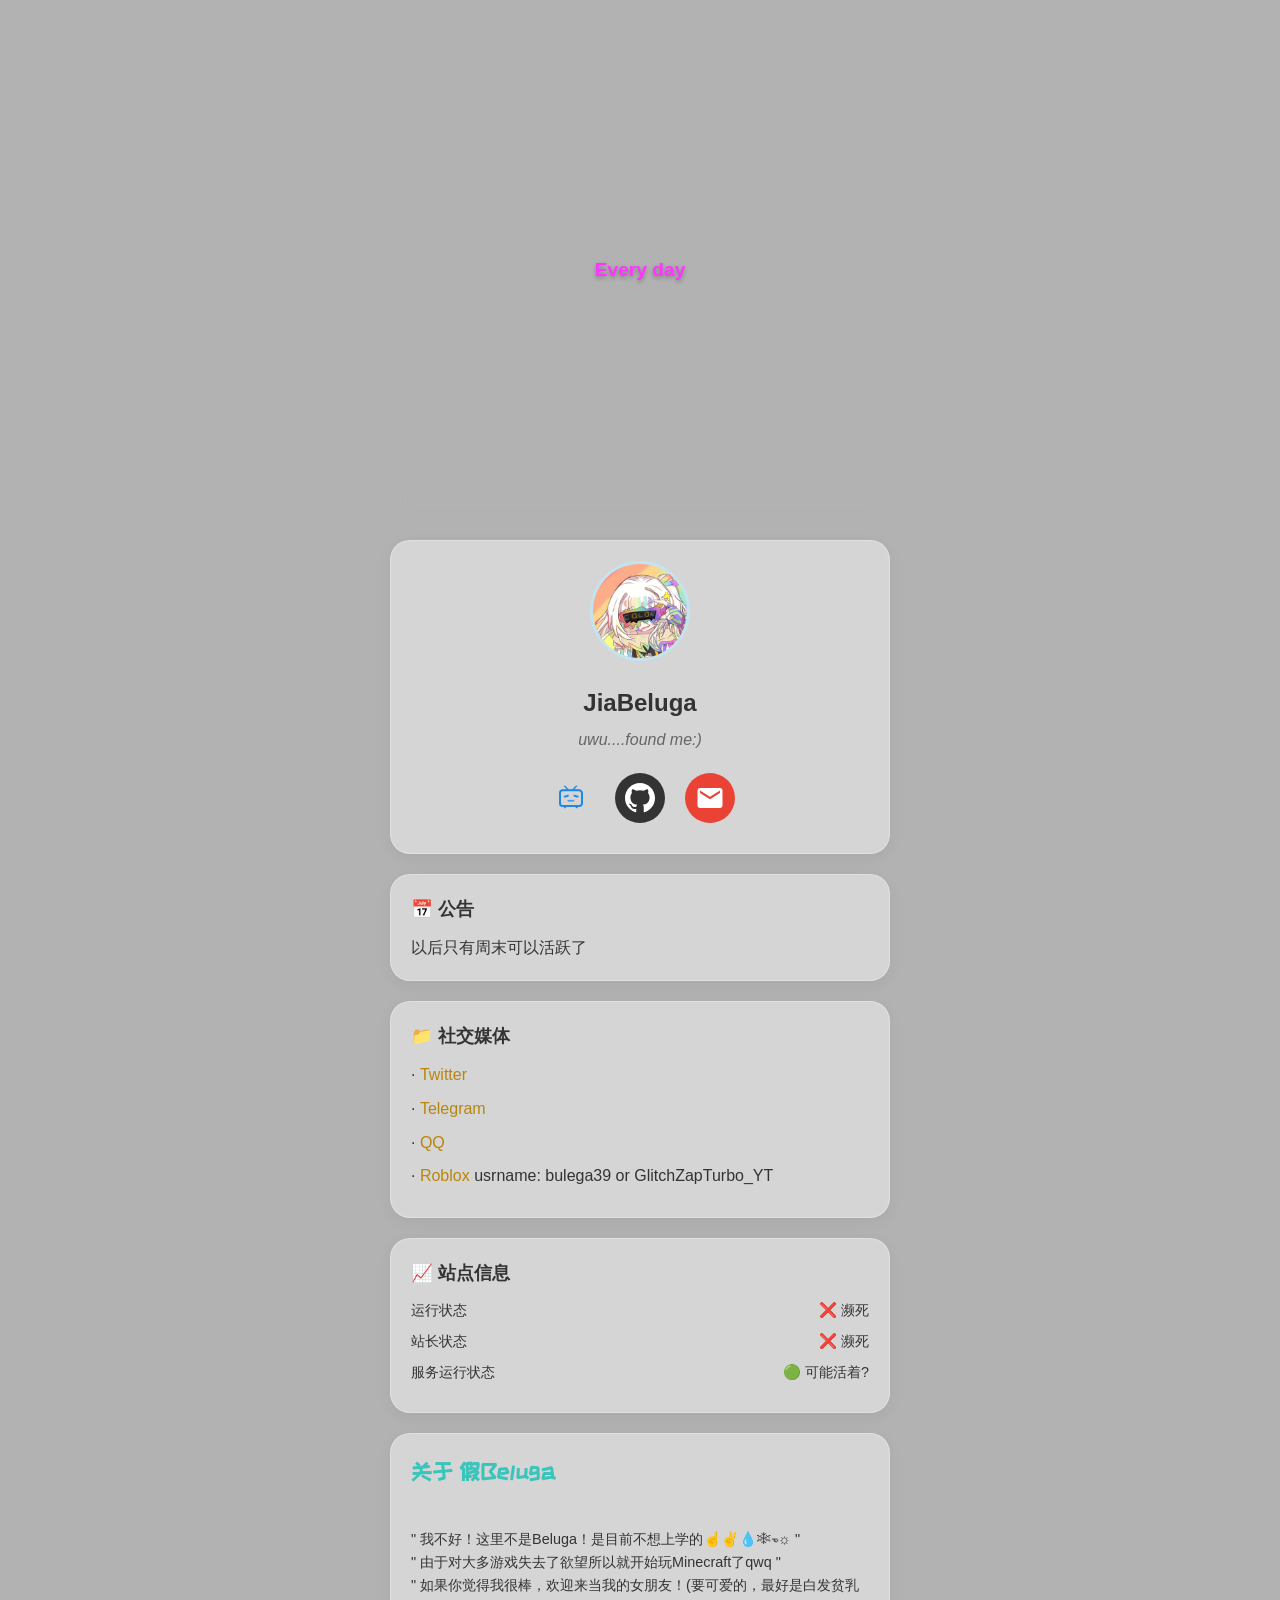
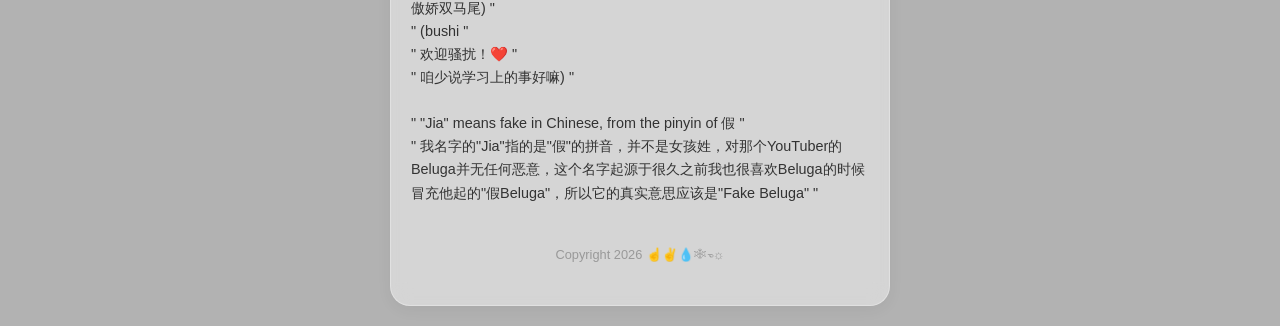
==== commit d577f3d5: "Update copyright year from 2025 to 2026" ====
--- a/Assets/index.html
+++ b/Assets/index.html
@@ -384,7 +384,7 @@
             <ul class="social-list">
                 <li>· <a href="https://x.com/JiaBelugaNya?s=09" class="external-link" target="_blank">Twitter</a></li>
                 <li>· <a href="https://t.me/AllAUAndInksans" class="external-link" target="_blank">Telegram</a></li>
-                <li>· <a href="https://qm.qq.com/q/ihhaQd7ChO" class="external-link" target="_blank">QQ</a></li>
+                <li>· <a href="https://qm.qq.com/q/6bIvenHuJG" class="external-link" target="_blank">QQ</a></li>
                 <li>· <span style="color: #b8860b; font-weight: 500;">Roblox</span> usrname: bulega39 or GlitchZapTurbo_YT</li>
             </ul>
         </div>
@@ -422,7 +422,7 @@
             </div>
 
         <div class="footer">
-            Copyright 2025 Gaster ☝✌💧❄☜☼
+            Copyright 2026 ☝✌💧❄☜☼
         </div>
     </div>
 
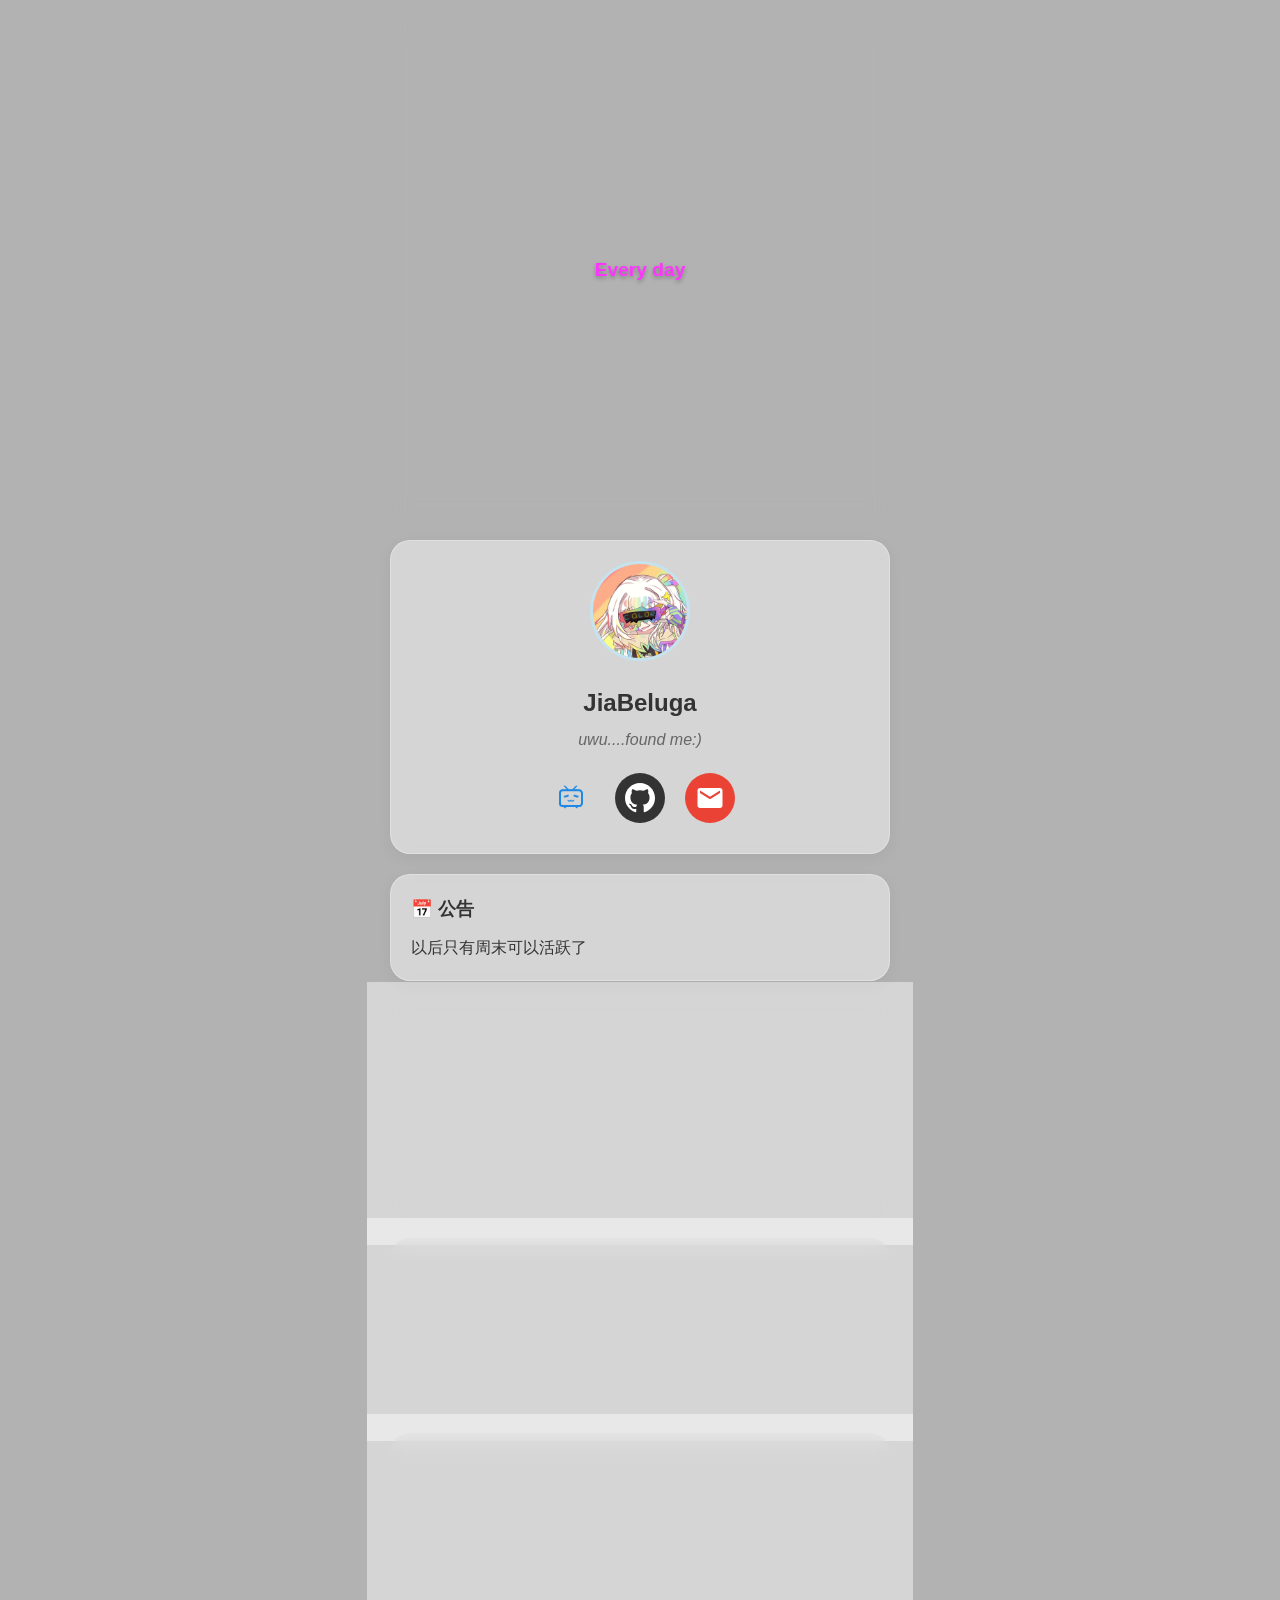
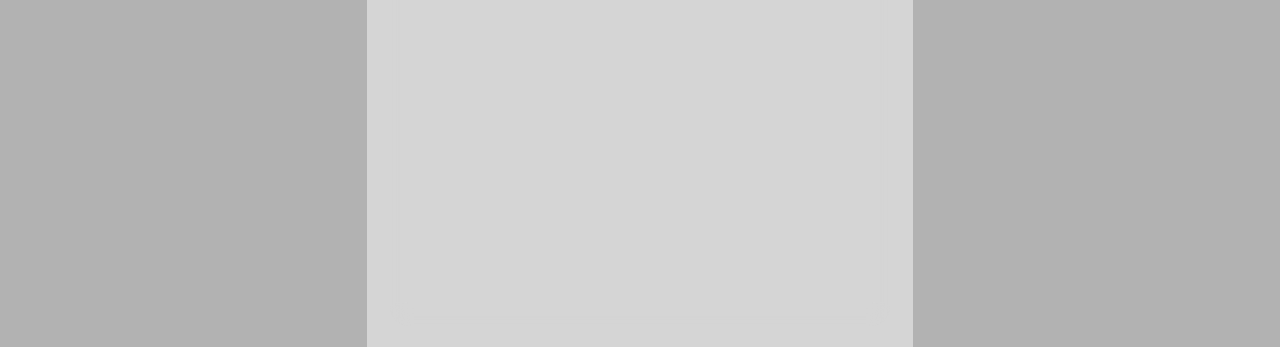
==== commit 21d9451f: "整理&补充内容，添加了协议" ====
--- a/Assets/index.html
+++ b/Assets/index.html
@@ -4,349 +4,19 @@
     <meta charset="UTF-8">
     <meta name="viewport" content="width=device-width, initial-scale=1.0">
     <title>JiaBeluga's /etc/.profile</title>
-    <style>
-        @import url('https://fonts.googleapis.com/css2?family=ZCOOL+KuaiLe&display=swap');
-
-        @font-face {
-            font-family: 'CustomFont';
-            src: url('./a.ttf') format('truetype');
-        }
-
-        :root {
-            --primary-color: #C5E3EE;
-            --miku-color: #39c5bb;
-            --text-color: #333;
-            --bg-color: #fff;
-            --card-bg: rgba(255, 255, 255, 0.45);
-            --card-shadow: 0 4px 15px rgba(0, 0, 0, 0.05);
-            --card-border: 1px solid rgba(255, 255, 255, 0.3);
-            --radius: 20px;
-        }
-
-        * {
-            margin: 0;
-            padding: 0;
-            box-sizing: border-box;
-        }
-
-        body {
-            font-family: 'CustomFont', -apple-system, BlinkMacSystemFont, 'Segoe UI', Roboto, 'Helvetica Neue', Arial, sans-serif;
-            background: linear-gradient(rgba(0, 0, 0, 0.3), rgba(0, 0, 0, 0.3)), url('./wallpaper.jpg') center/cover fixed;
-            color: var(--text-color);
-            line-height: 1.6;
-            padding: 20px;
-            display: flex;
-            flex-direction: column;
-            align-items: center;
-            min-height: 100vh;
-        }
-
-        .handwritten {
-            font-family: 'ZCOOL KuaiLe', cursive;
-        }
-
-        .container {
-            width: 100%;
-            max-width: 500px;
-            display: flex;
-            flex-direction: column;
-            gap: 20px;
-        }
-
-        .card {
-            background: var(--card-bg);
-            border-radius: var(--radius);
-            border: var(--card-border);
-            box-shadow: var(--card-shadow);
-            padding: 20px;
-            width: 100%;
-            transition: transform 0.2s;
-            backdrop-filter: blur(10px);
-        }
-
-        /* 顶部视频卡片 - 无外框 */
-        .video-card {
-            padding: 0;
-            overflow: hidden;
-            aspect-ratio: 1 / 1;
-            position: relative;
-            display: flex;
-            align-items: center;
-            justify-content: center;
-            background: none;
-            border: none;
-            box-shadow: none;
-            border-radius: var(--radius);
-        }
-
-        .video-card video {
-            width: 100%;
-            height: 100%;
-            object-fit: cover;
-            border-radius: var(--radius);
-        }
-
-        .typewriter-container {
-            position: absolute;
-            z-index: 2;
-            text-align: center;
-            width: 90%;
-            pointer-events: none;
-        }
-
-        #typewriter {
-            color: #FF34FF;
-            font-weight: bold;
-            font-size: 1.2rem;
-            text-shadow: 0 2px 4px rgba(0,0,0,0.3);
-            min-height: 1.5em;
-        }
-
-        /* 个人信息卡片 */
-        .profile-card {
-            text-align: center;
-        }
-
-        .avatar {
-            width: 100px;
-            height: 100px;
-            border-radius: 50%;
-            margin: 0 auto 15px;
-            border: 3px solid var(--primary-color);
-            object-fit: cover;
-        }
-
-        .name {
-            font-size: 1.5rem;
-            font-weight: bold;
-            margin-bottom: 5px;
-        }
-
-        .signature {
-            font-style: italic;
-            color: #666;
-            margin-bottom: 20px;
-        }
-
-        /* 圆形图标按钮组 */
-        .btn-group {
-            display: flex;
-            justify-content: center;
-            gap: 20px;
-            margin-bottom: 10px;
-        }
-
-        .icon-btn {
-            width: 50px;
-            height: 50px;
-            border-radius: 50%;
-            display: flex;
-            align-items: center;
-            justify-content: center;
-            text-decoration: none;
-            color: white;
-            font-size: 24px;
-            transition: all 0.3s;
-            cursor: pointer;
-            border: none;
-            background-size: contain;
-            background-repeat: no-repeat;
-            background-position: center;
-        }
-
-        .icon-btn:hover {
-            transform: scale(1.1);
-        }
-
-        .bilibili-btn {
-            background-color: #FF6699;
-        }
-
-        .github-btn {
-            background-color: #333;
-        }
-
-        .email-btn {
-            background-color: #EA4335;
-        }
-
-        /* 公告、社交、站点信息 */
-        .section-title {
-            display: flex;
-            align-items: center;
-            gap: 8px;
-            font-weight: bold;
-            margin-bottom: 12px;
-            font-size: 1.1rem;
-        }
-
-        .social-list {
-            list-style: none;
-        }
-
-        .social-list li {
-            margin-bottom: 8px;
-        }
-
-        .social-list a {
-            text-decoration: none;
-            color: #b8860b;
-            font-weight: 500;
-        }
-
-        .status-item {
-            display: flex;
-            justify-content: space-between;
-            margin-bottom: 8px;
-            font-size: 0.9rem;
-        }
-
-        /* 关于 & 技能 */
-        .miku-title {
-            color: var(--miku-color);
-            font-size: 1.4rem;
-            margin-bottom: 15px;
-        }
-
-        .about-text {
-            font-size: 0.9rem;
-            margin-bottom: 20px;
-            white-space: pre-line;
-        }
-
-        .divider {
-            display: flex;
-            align-items: center;
-            justify-content: center;
-            margin: 20px 0;
-            color: #ccc;
-        }
-
-        .skill-item {
-            margin-bottom: 15px;
-        }
-
-        .skill-label {
-            display: flex;
-            justify-content: space-between;
-            margin-bottom: 5px;
-            font-size: 0.85rem;
-        }
-
-        .progress-bar {
-            height: 8px;
-            background: rgba(0, 0, 0, 0.1);
-            border-radius: 4px;
-            overflow: hidden;
-        }
-
-        .progress-fill {
-            height: 100%;
-            background: var(--miku-color);
-            border-radius: 4px;
-        }
-
-        /* 页脚 */
-        .footer {
-            text-align: center;
-            font-size: 0.8rem;
-            color: #999;
-            padding: 20px 0;
-        }
-
-        /* 弹窗样式 */
-        .modal-overlay {
-            position: fixed;
-            top: 0;
-            left: 0;
-            right: 0;
-            bottom: 0;
-            background: rgba(0,0,0,0.5);
-            display: none;
-            align-items: center;
-            justify-content: center;
-            z-index: 1000;
-            backdrop-filter: blur(5px);
-        }
-
-        .modal {
-            background: rgba(255, 255, 255, 0.95);
-            padding: 30px;
-            border-radius: var(--radius);
-            width: 90%;
-            max-width: 400px;
-            text-align: center;
-            transform: scale(0.7);
-            transition: transform 0.3s cubic-bezier(0.34, 1.56, 0.64, 1);
-            backdrop-filter: blur(10px);
-        }
-
-        .modal.active {
-            transform: scale(1);
-        }
-
-        .modal h3 {
-            margin-bottom: 15px;
-        }
-
-        .email-item {
-            background: #f0f7f9;
-            padding: 10px;
-            border-radius: 8px;
-            margin-bottom: 10px;
-            font-family: monospace;
-            word-break: break-all;
-        }
-
-        .modal-btn {
-            margin-top: 20px;
-            width: 100%;
-            padding: 12px;
-            background: var(--primary-color);
-            border: none;
-            border-radius: 10px;
-            cursor: pointer;
-            font-weight: bold;
-        }
-
-        /* 彩屑效果 */
-        .confetti {
-            position: fixed;
-            width: 8px;
-            height: 8px;
-            pointer-events: none;
-            z-index: 9999;
-        }
-
-        @media (max-width: 480px) {
-            .container {
-                gap: 15px;
-            }
-            .card {
-                padding: 15px;
-            }
-            .btn-group {
-                gap: 15px;
-            }
-            .icon-btn {
-                width: 45px;
-                height: 45px;
-                font-size: 20px;
-            }
-        }
-    </style>
+    <link rel="stylesheet" href="./style/index.css" />
 </head>
 <body>
 
     <!-- 背景音乐 -->
     <audio id="bgMusic" loop style="display: none;">
-        <source src="./test.mp3" type="audio/mpeg">
+        <source src="./audio/test.mp3" type="audio/mpeg">
     </audio>
 
     <div class="container">
         <!-- 顶部视频 -->
         <div class="card video-card">
-            <video src="./welcome.mp4" autoplay loop muted playsinline></video>
+            <video src="./video/welcome.mp4" autoplay loop muted playsinline></video>
             <div class="typewriter-container">
                 <div id="typewriter"></div>
             </div>
@@ -354,7 +24,7 @@
 
         <!-- 个人资料 -->
         <div class="card profile-card">
-            <img src="./head_portrait.jpg" alt="Avatar" class="avatar">
+            <img src="./img/head_portrait.jpg" alt="Avatar" class="avatar">
             <div class="name">JiaBeluga</div>
             <div class="signature">uwu....found me:)</div>
             <div class="btn-group">
@@ -423,6 +93,8 @@
 
         <div class="footer">
             Copyright 2026 ☝✌💧❄☜☼
+            <br>
+            <a href="https://creativecommons.org/licenses/by-sa/4.0/">cc-by-sa-4.0</a>
         </div>
     </div>
 
@@ -436,134 +108,6 @@
         </div>
     </div>
 
-    <script>
-        // 初始化背景音乐
-        const bgMusic = document.getElementById('bgMusic');
-        bgMusic.volume = 0.3; // 30% 音量
-        
-        // 尝试自动播放背景音乐
-        bgMusic.play().catch(() => {
-            // 如果自动播放失败，等待用户交互后再播放
-            document.addEventListener('click', () => {
-                if (bgMusic.paused) {
-                    bgMusic.play();
-                }
-            }, { once: true });
-        });
-
-        // 打字机效果
-        const phrases = ['Every day is a new day', '每一天都是新的一天'];
-        let phraseIndex = 0;
-        let charIndex = 0;
-        let isDeleting = false;
-        const typewriterElement = document.getElementById('typewriter');
-
-        function type() {
-            const currentPhrase = phrases[phraseIndex];
-            if (isDeleting) {
-                typewriterElement.textContent = currentPhrase.substring(0, charIndex - 1);
-                charIndex--;
-            } else {
-                typewriterElement.textContent = currentPhrase.substring(0, charIndex + 1);
-                charIndex++;
-            }
-
-            let typeSpeed = isDeleting ? 50 : 150;
-
-            if (!isDeleting && charIndex === currentPhrase.length) {
-                isDeleting = true;
-                typeSpeed = 2000;
-            } else if (isDeleting && charIndex === 0) {
-                isDeleting = false;
-                phraseIndex = (phraseIndex + 1) % phrases.length;
-                typeSpeed = 500;
-            }
-
-            setTimeout(type, typeSpeed);
-        }
-
-        // 标题切换
-        const originalTitle = 'JiaBeluga\'s /etc/.profile';
-        const leaveTitle = '╭(°A°)╮ 你要去哪里？';
-        const returnTitle = '(ฅ>ω<*ฅ) 诶嘿嘿，你回来啦！';
-        let hasLeft = false;
-
-        document.querySelectorAll('.external-link').forEach(link => {
-            link.addEventListener('click', () => {
-                document.title = leaveTitle;
-                hasLeft = true;
-            });
-        });
-
-        window.addEventListener('focus', () => {
-            if (hasLeft) {
-                document.title = returnTitle;
-                setTimeout(() => {
-                    document.title = originalTitle;
-                    hasLeft = false;
-                }, 3000);
-            }
-        });
-
-        // 弹窗控制
-        function showEmail() {
-            const overlay = document.getElementById('emailModal');
-            const modal = overlay.querySelector('.modal');
-            overlay.style.display = 'flex';
-            setTimeout(() => modal.classList.add('active'), 10);
-        }
-
-        function hideEmail() {
-            const overlay = document.getElementById('emailModal');
-            const modal = overlay.querySelector('.modal');
-            modal.classList.remove('active');
-            setTimeout(() => overlay.style.display = 'none', 300);
-        }
-
-        // 彩屑效果
-        document.addEventListener('click', (e) => {
-            if (e.target.closest('.icon-btn') || e.target.closest('.modal')) return;
-            
-            const colors = ['#FF34FF', '#39c5bb', '#C5E3EE', '#FFD700', '#FF4500'];
-            for (let i = 0; i < 12; i++) {
-                createConfetti(e.clientX, e.clientY, colors[Math.floor(Math.random() * colors.length)]);
-            }
-        });
-
-        function createConfetti(x, y, color) {
-            const confetti = document.createElement('div');
-            confetti.className = 'confetti';
-            confetti.style.backgroundColor = color;
-            confetti.style.left = x + 'px';
-            confetti.style.top = y + 'px';
-            document.body.appendChild(confetti);
-
-            const angle = Math.random() * Math.PI * 2;
-            const velocity = 2 + Math.random() * 5;
-            const vx = Math.cos(angle) * velocity;
-            const vy = Math.sin(angle) * velocity;
-            let posX = x;
-            let posY = y;
-            let opacity = 1;
-
-            function update() {
-                posX += vx;
-                posY += vy;
-                opacity -= 0.02;
-                confetti.style.left = posX + 'px';
-                confetti.style.top = posY + 'px';
-                confetti.style.opacity = opacity;
-
-                if (opacity > 0) {
-                    requestAnimationFrame(update);
-                } else {
-                    confetti.remove();
-                }
-            }
-            requestAnimationFrame(update);
-        }
-
-        window.onload = type;
-    </script>
+    <script src="./scripts/index.js"></script>
 </body>
 </html>
--- a/Assets/style/index.css
+++ b/Assets/style/index.css
@@ -0,0 +1,329 @@
+@import url('https://fonts.googleapis.com/css2?family=ZCOOL+KuaiLe&display=swap');
+
+@font-face {
+    font-family: 'CustomFont';
+    src: url('./a.ttf') format('truetype');
+}
+
+:root {
+    --primary-color: #C5E3EE;
+    --miku-color: #39c5bb;
+    --text-color: #333;
+    --bg-color: #fff;
+    --card-bg: rgba(255, 255, 255, 0.45);
+    --card-shadow: 0 4px 15px rgba(0, 0, 0, 0.05);
+    --card-border: 1px solid rgba(255, 255, 255, 0.3);
+    --radius: 20px;
+}
+
+* {
+    margin: 0;
+    padding: 0;
+    box-sizing: border-box;
+}
+
+body {
+    font-family: 'CustomFont', -apple-system, BlinkMacSystemFont, 'Segoe UI', Roboto, 'Helvetica Neue', Arial, sans-serif;
+    background: linear-gradient(rgba(0, 0, 0, 0.3), rgba(0, 0, 0, 0.3)), url('../img/wallpaper.jpg') center/cover fixed;
+    color: var(--text-color);
+    line-height: 1.6;
+    padding: 20px;
+    display: flex;
+    flex-direction: column;
+    align-items: center;
+    min-height: 100vh;
+}
+
+.handwritten {
+    font-family: 'ZCOOL KuaiLe', cursive;
+}
+
+.container {
+    width: 100%;
+    max-width: 500px;
+    display: flex;
+    flex-direction: column;
+    gap: 20px;
+}
+
+.card {
+    background: var(--card-bg);
+    border-radius: var(--radius);
+    border: var(--card-border);
+    box-shadow: var(--card-shadow);
+    padding: 20px;
+    width: 100%;
+    transition: transform 0.2s;
+    backdrop-filter: blur(10px);
+}
+
+/* 顶部视频卡片 - 无外框 */
+.video-card {
+    padding: 0;
+    overflow: hidden;
+    aspect-ratio: 1 / 1;
+    position: relative;
+    display: flex;
+    align-items: center;
+    justify-content: center;
+    background: none;
+    border: none;
+    box-shadow: none;
+    border-radius: var(--radius);
+}
+
+.video-card video {
+    width: 100%;
+    height: 100%;
+    object-fit: cover;
+    border-radius: var(--radius);
+}
+
+.typewriter-container {
+    position: absolute;
+    z-index: 2;
+    text-align: center;
+    width: 90%;
+    pointer-events: none;
+}
+
+#typewriter {
+    color: #FF34FF;
+    font-weight: bold;
+    font-size: 1.2rem;
+    text-shadow: 0 2px 4px rgba(0,0,0,0.3);
+    min-height: 1.5em;
+}
+
+/* 个人信息卡片 */
+.profile-card {
+    text-align: center;
+}
+
+.avatar {
+    width: 100px;
+    height: 100px;
+    border-radius: 50%;
+    margin: 0 auto 15px;
+    border: 3px solid var(--primary-color);
+    object-fit: cover;
+}
+
+.name {
+    font-size: 1.5rem;
+    font-weight: bold;
+    margin-bottom: 5px;
+}
+
+.signature {
+    font-style: italic;
+    color: #666;
+    margin-bottom: 20px;
+}
+
+/* 圆形图标按钮组 */
+.btn-group {
+    display: flex;
+    justify-content: center;
+    gap: 20px;
+    margin-bottom: 10px;
+}
+
+.icon-btn {
+    width: 50px;
+    height: 50px;
+    border-radius: 50%;
+    display: flex;
+    align-items: center;
+    justify-content: center;
+    text-decoration: none;
+    color: white;
+    font-size: 24px;
+    transition: all 0.3s;
+    cursor: pointer;
+    border: none;
+    background-size: contain;
+    background-repeat: no-repeat;
+    background-position: center;
+}
+
+.icon-btn:hover {
+    transform: scale(1.1);
+}
+
+.bilibili-btn {
+    background-color: #FF6699;
+}
+
+.github-btn {
+    background-color: #333;
+}
+
+.email-btn {
+    background-color: #EA4335;
+}
+
+/* 公告、社交、站点信息 */
+.section-title {
+    display: flex;
+    align-items: center;
+    gap: 8px;
+    font-weight: bold;
+    margin-bottom: 12px;
+    font-size: 1.1rem;
+}
+
+.social-list {
+    list-style: none;
+}
+
+.social-list li {
+    margin-bottom: 8px;
+}
+
+.social-list a {
+    text-decoration: none;
+    color: #b8860b;
+    font-weight: 500;
+}
+
+.status-item {
+    display: flex;
+    justify-content: space-between;
+    margin-bottom: 8px;
+    font-size: 0.9rem;
+}
+
+/* 关于 & 技能 */
+.miku-title {
+    color: var(--miku-color);
+    font-size: 1.4rem;
+    margin-bottom: 15px;
+}
+
+.about-text {
+    font-size: 0.9rem;
+    margin-bottom: 20px;
+    white-space: pre-line;
+}
+
+.divider {
+    display: flex;
+    align-items: center;
+    justify-content: center;
+    margin: 20px 0;
+    color: #ccc;
+}
+
+.skill-item {
+    margin-bottom: 15px;
+}
+
+.skill-label {
+    display: flex;
+    justify-content: space-between;
+    margin-bottom: 5px;
+    font-size: 0.85rem;
+}
+
+.progress-bar {
+    height: 8px;
+    background: rgba(0, 0, 0, 0.1);
+    border-radius: 4px;
+    overflow: hidden;
+}
+
+.progress-fill {
+    height: 100%;
+    background: var(--miku-color);
+    border-radius: 4px;
+}
+
+/* 页脚 */
+.footer {
+    text-align: center;
+    font-size: 0.8rem;
+    color: #999;
+    padding: 20px 0;
+}
+
+/* 弹窗样式 */
+.modal-overlay {
+    position: fixed;
+    top: 0;
+    left: 0;
+    right: 0;
+    bottom: 0;
+    background: rgba(0,0,0,0.5);
+    display: none;
+    align-items: center;
+    justify-content: center;
+    z-index: 1000;
+    backdrop-filter: blur(5px);
+}
+
+.modal {
+    background: rgba(255, 255, 255, 0.95);
+    padding: 30px;
+    border-radius: var(--radius);
+    width: 90%;
+    max-width: 400px;
+    text-align: center;
+    transform: scale(0.7);
+    transition: transform 0.3s cubic-bezier(0.34, 1.56, 0.64, 1);
+    backdrop-filter: blur(10px);
+}
+
+.modal.active {
+    transform: scale(1);
+}
+
+.modal h3 {
+    margin-bottom: 15px;
+}
+
+.email-item {
+    background: #f0f7f9;
+    padding: 10px;
+    border-radius: 8px;
+    margin-bottom: 10px;
+    font-family: monospace;
+    word-break: break-all;
+}
+
+.modal-btn {
+    margin-top: 20px;
+    width: 100%;
+    padding: 12px;
+    background: var(--primary-color);
+    border: none;
+    border-radius: 10px;
+    cursor: pointer;
+    font-weight: bold;
+}
+
+/* 彩屑效果 */
+.confetti {
+    position: fixed;
+    width: 8px;
+    height: 8px;
+    pointer-events: none;
+    z-index: 9999;
+}
+
+@media (max-width: 480px) {
+    .container {
+        gap: 15px;
+    }
+    .card {
+        padding: 15px;
+    }
+    .btn-group {
+        gap: 15px;
+    }
+    .icon-btn {
+        width: 45px;
+        height: 45px;
+        font-size: 20px;
+    }
+}
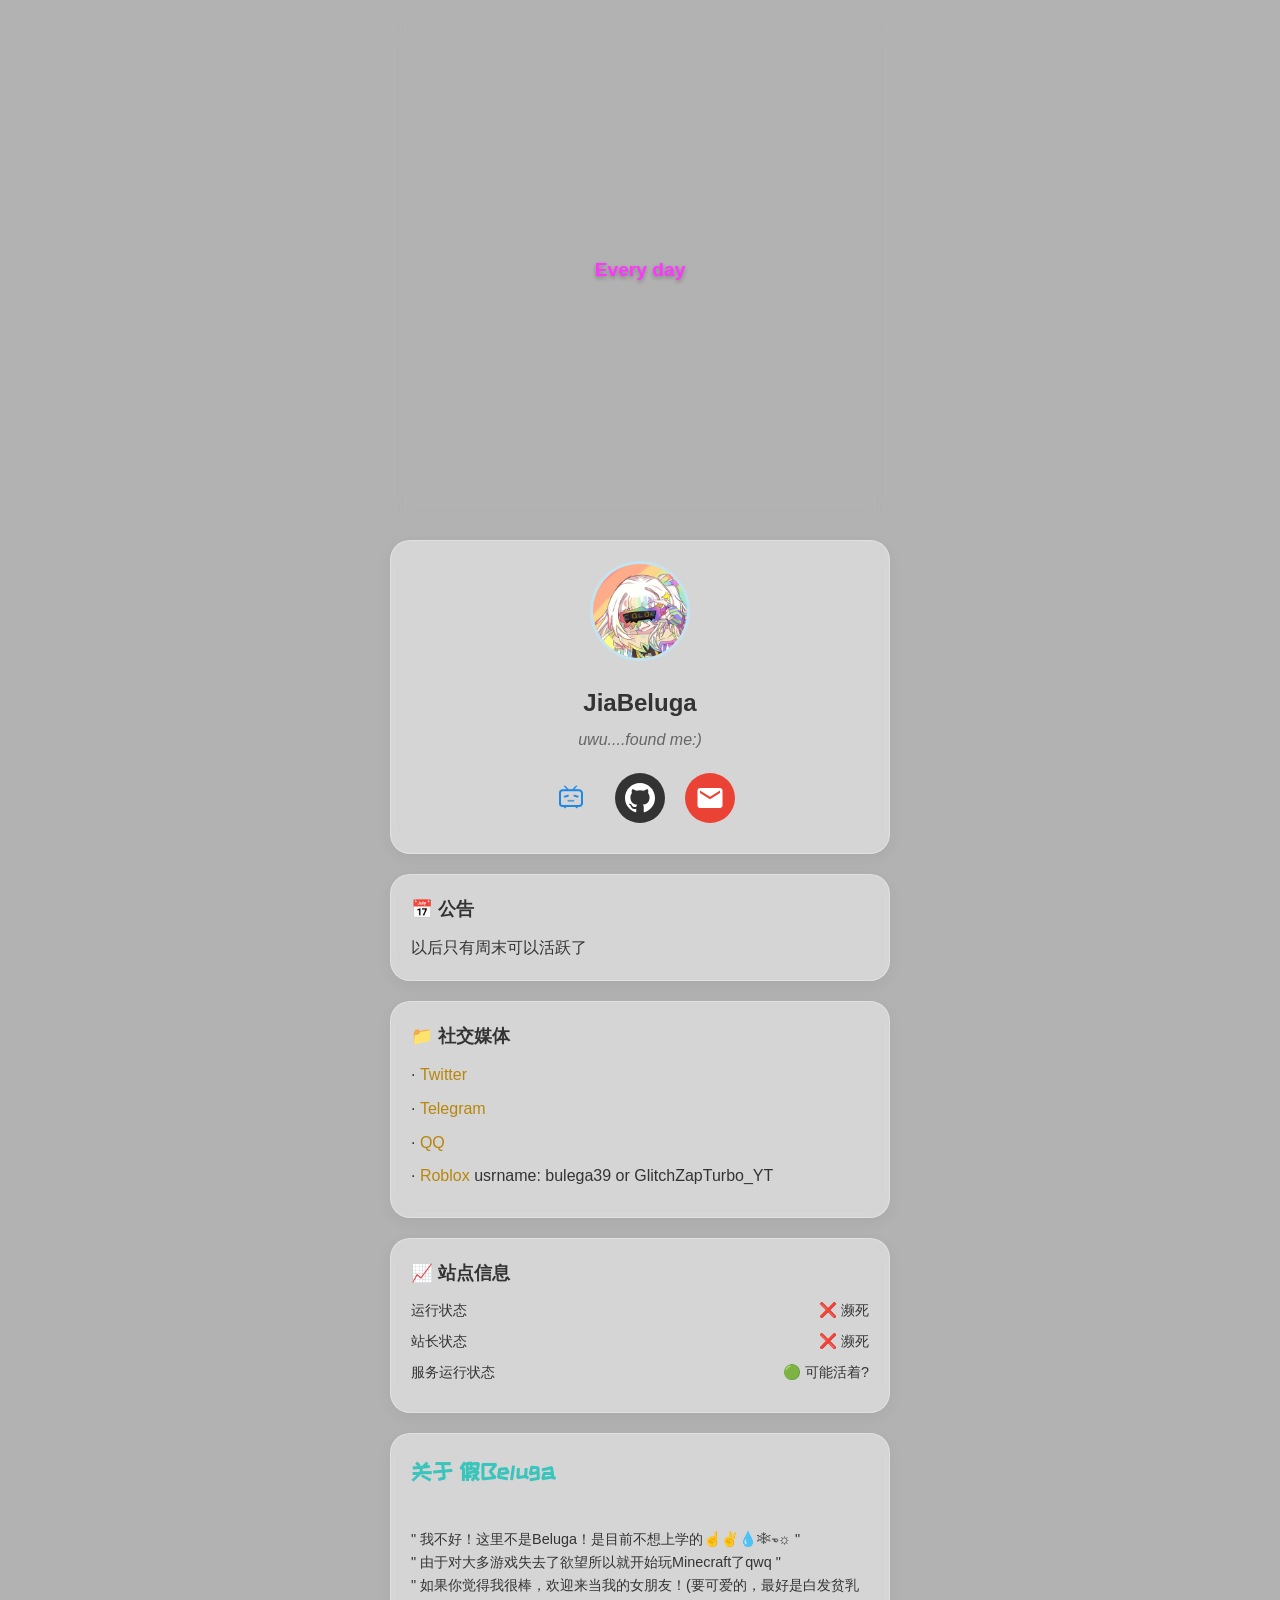
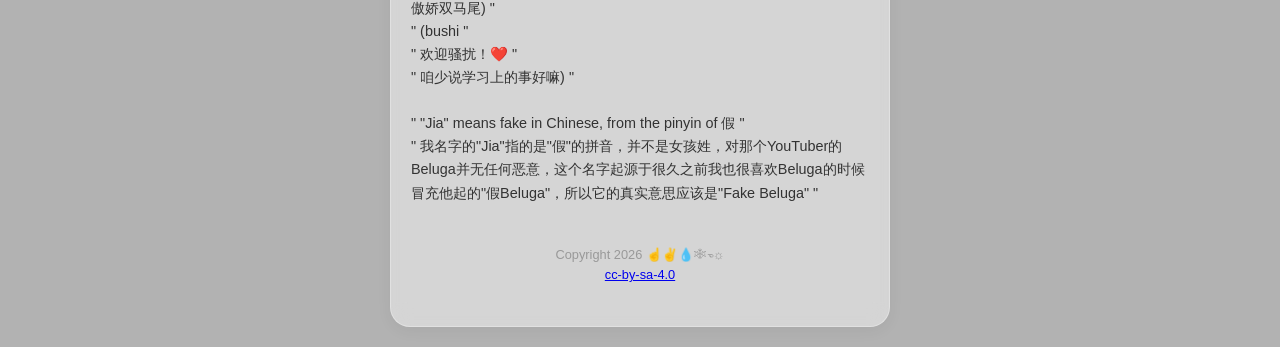
==== commit 4ec86623: "Update Bilibili image path in index.html" ====
--- a/Assets/index.html
+++ b/Assets/index.html
@@ -28,7 +28,7 @@
             <div class="name">JiaBeluga</div>
             <div class="signature">uwu....found me:)</div>
             <div class="btn-group">
-                <a href="https://b23.tv/vmMJNKW" class="icon-btn bilibili-btn external-link" target="_blank" title="Bilibili" style="background-image: url('./Bilibili.png'); background-size: 65%; background-color: transparent;"></a>
+                <a href="https://b23.tv/vmMJNKW" class="icon-btn bilibili-btn external-link" target="_blank" title="Bilibili" style="background-image: url('./img/Bilibili.png'); background-size: 65%; background-color: transparent;"></a>
                 <a href="https://github.com/jiabeluga" class="icon-btn github-btn external-link" target="_blank" title="GitHub">
                     <svg viewBox="0 0 24 24" fill="currentColor" style="width: 30px; height: 30px;">
                         <path d="M12 0c-6.626 0-12 5.373-12 12 0 5.302 3.438 9.8 8.207 11.387.599.111.793-.261.793-.577v-2.234c-3.338.726-4.033-1.416-4.033-1.416-.546-1.387-1.333-1.756-1.333-1.756-1.089-.745.083-.729.083-.729 1.205.084 1.839 1.237 1.839 1.237 1.07 1.834 2.807 1.304 3.492.997.107-.775.418-1.305.762-1.604-2.665-.305-5.467-1.334-5.467-5.931 0-1.311.469-2.381 1.236-3.221-.124-.303-.535-1.524.117-3.176 0 0 1.008-.322 3.301 1.23.957-.266 1.983-.399 3.003-.404 1.02.005 2.047.138 3.006.404 2.291-1.552 3.297-1.23 3.297-1.23.653 1.653.242 2.874.118 3.176.77.84 1.235 1.911 1.235 3.221 0 4.609-2.807 5.624-5.479 5.921.43.372.823 1.102.823 2.222v 3.293c0 .319.192.694.801.576 4.765-1.589 8.199-6.086 8.199-11.386 0-6.627-5.373-12-12-12z"/>
